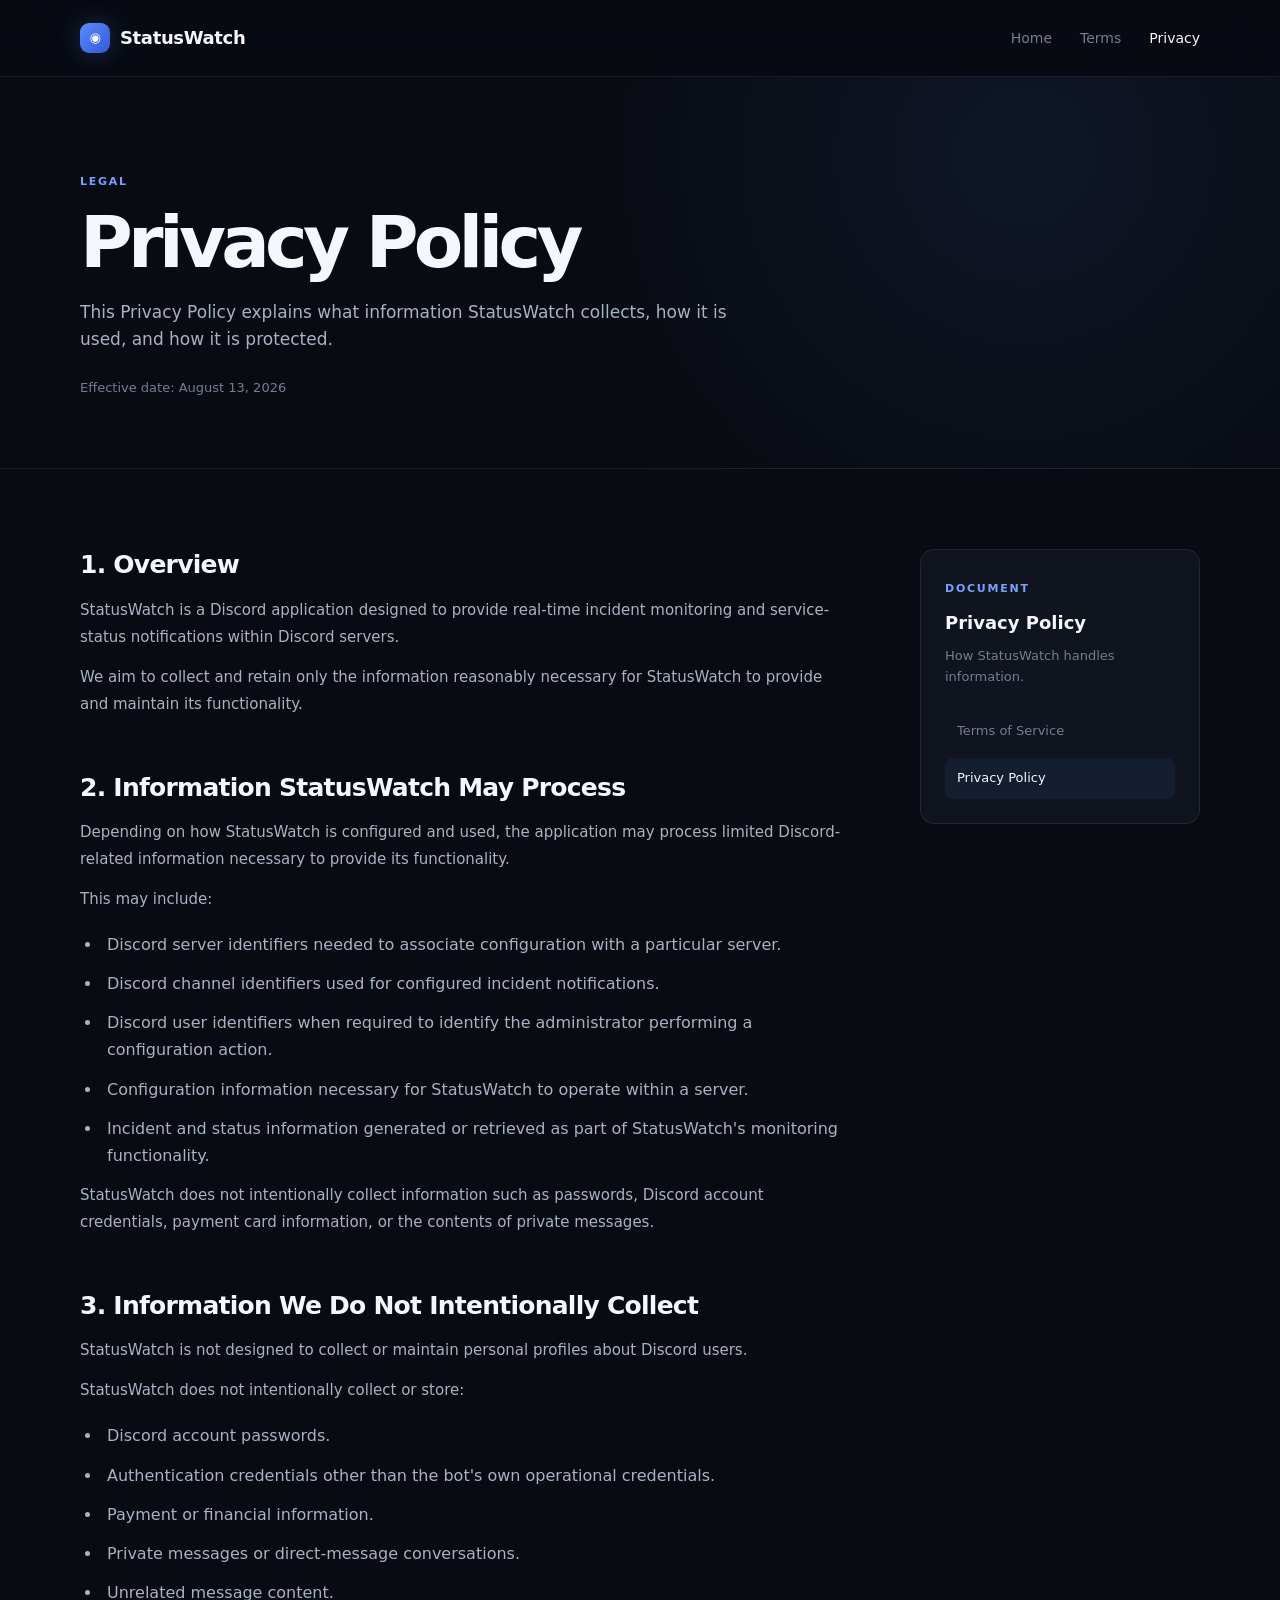
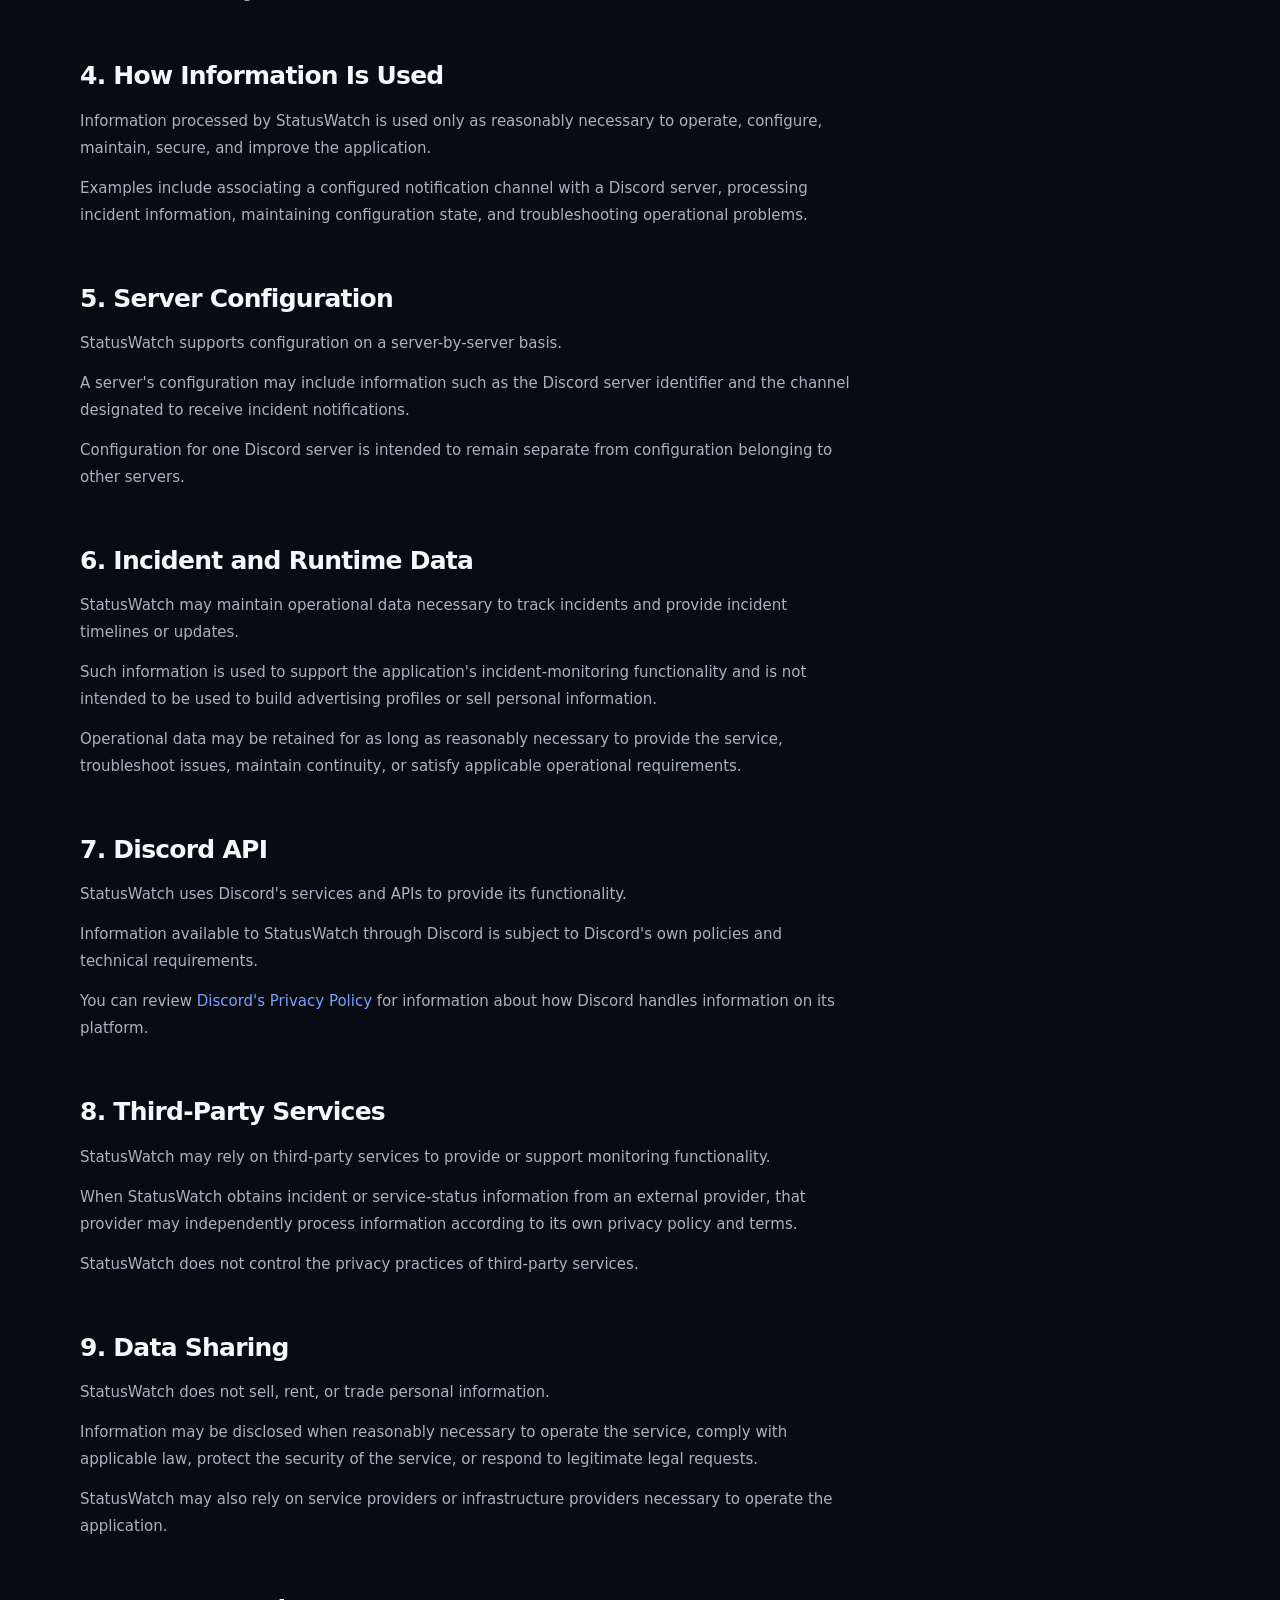
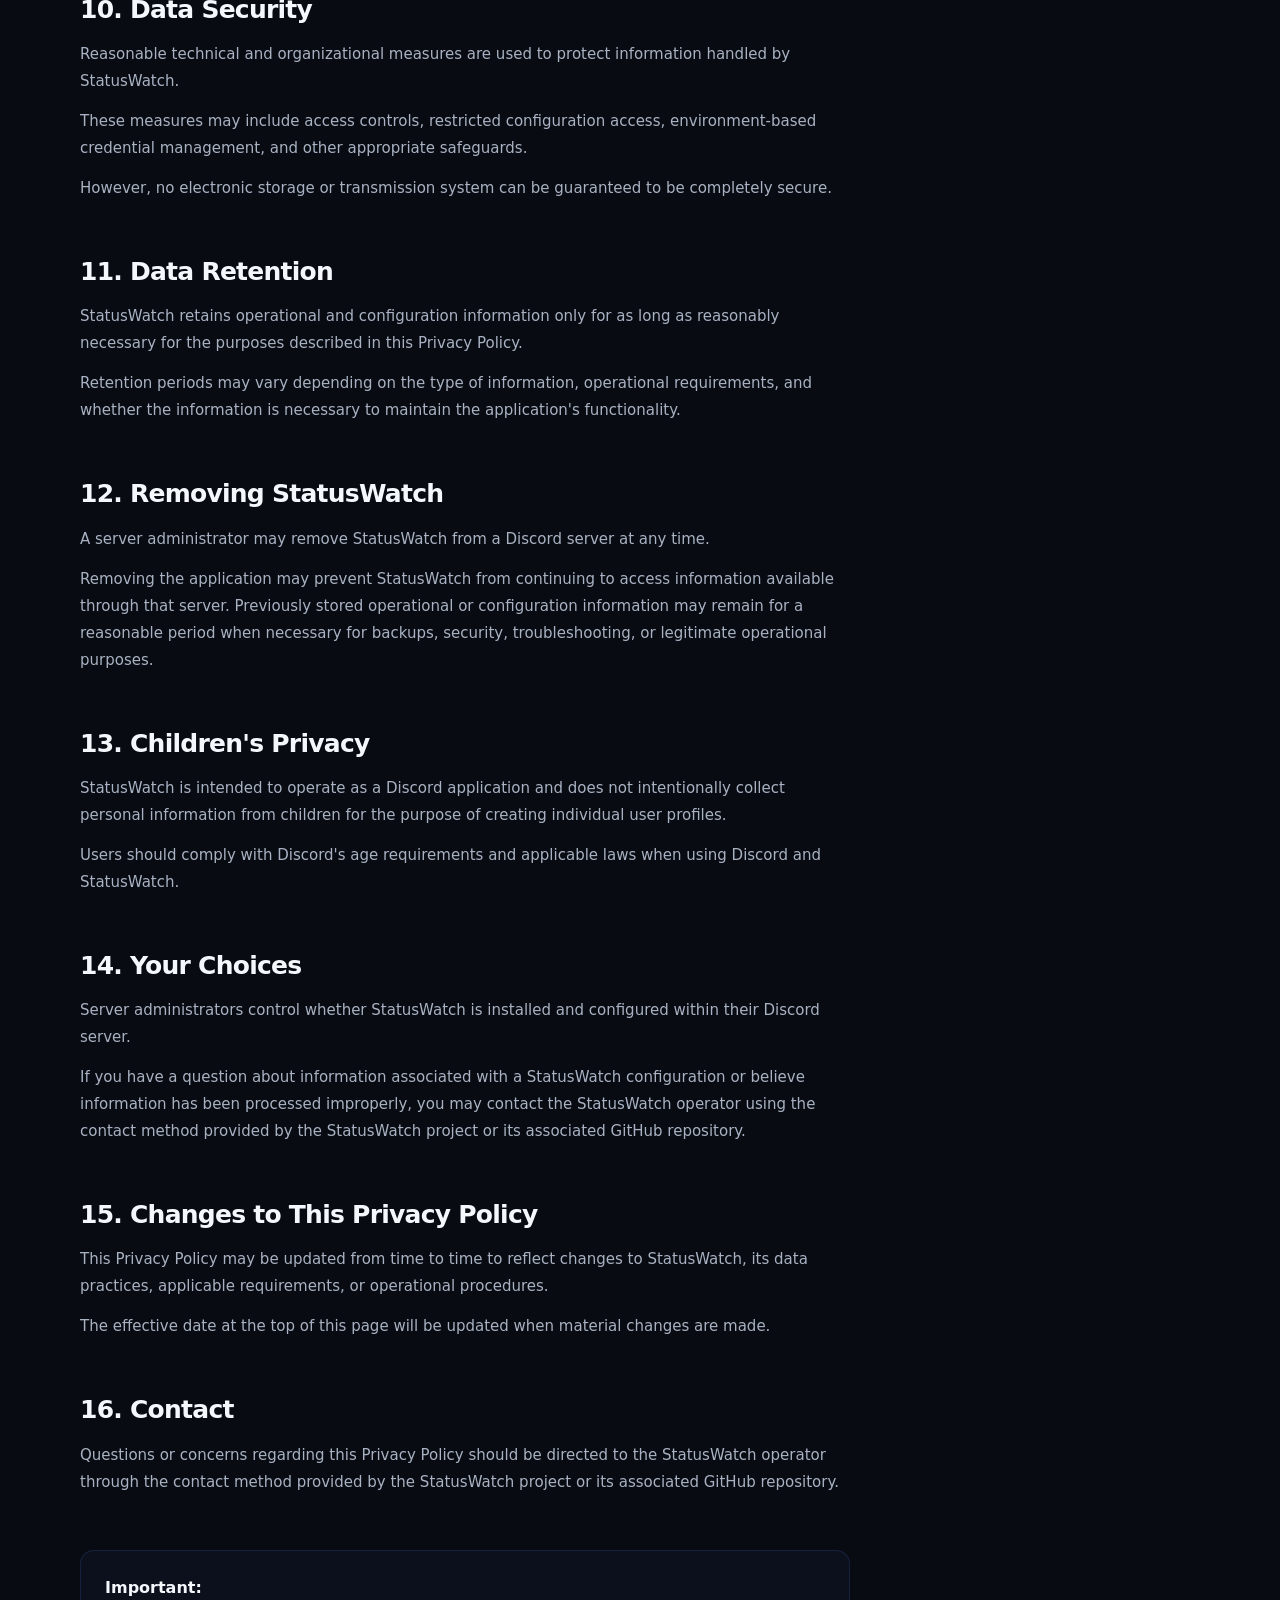
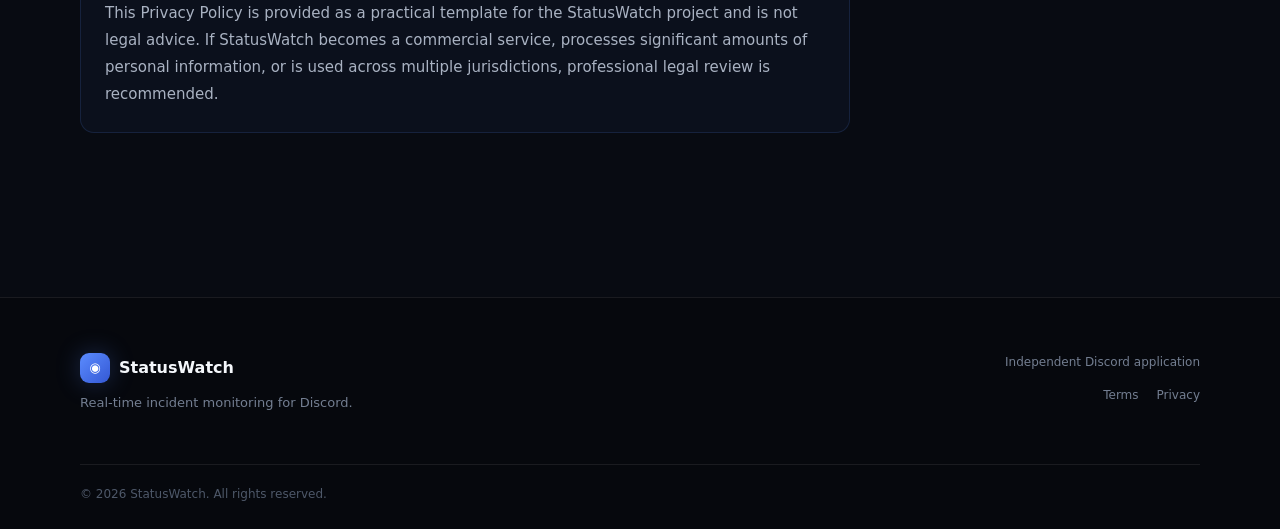
==== docs/privacy.html @ 2be1d98b "Add privacy policy document for StatusWatch This document outlines the privacy policy for StatusWatc" ====
<!DOCTYPE html>
<html lang="en">
<head>
    <meta charset="UTF-8">
    <meta name="viewport" content="width=device-width, initial-scale=1.0">

    <title>Privacy Policy — StatusWatch</title>
    <meta
        name="description"
        content="Privacy Policy for StatusWatch, a real-time incident monitoring application for Discord."
    >

    <link rel="stylesheet" href="style.css">
</head>

<body>

<header class="site-header">
    <div class="container nav-container">
        <a href="index.html" class="brand">
            <span class="brand-icon">◉</span>
            <span>StatusWatch</span>
        </a>

        <nav>
            <a href="index.html">Home</a>
            <a href="terms.html">Terms</a>
            <a href="privacy.html" class="active">Privacy</a>
        </nav>
    </div>
</header>

<main>

    <section class="legal-hero">
        <div class="container">
            <span class="eyebrow">LEGAL</span>

            <h1>Privacy Policy</h1>

            <p>
                This Privacy Policy explains what information StatusWatch
                collects, how it is used, and how it is protected.
            </p>

            <div class="legal-meta">
                Effective date: August 13, 2026
            </div>
        </div>
    </section>


    <section class="legal-content">
        <div class="container legal-layout">

            <article class="legal-document">

                <section>
                    <h2>1. Overview</h2>

                    <p>
                        StatusWatch is a Discord application designed to provide
                        real-time incident monitoring and service-status
                        notifications within Discord servers.
                    </p>

                    <p>
                        We aim to collect and retain only the information
                        reasonably necessary for StatusWatch to provide and
                        maintain its functionality.
                    </p>
                </section>


                <section>
                    <h2>2. Information StatusWatch May Process</h2>

                    <p>
                        Depending on how StatusWatch is configured and used,
                        the application may process limited Discord-related
                        information necessary to provide its functionality.
                    </p>

                    <p>This may include:</p>

                    <ul>
                        <li>
                            Discord server identifiers needed to associate
                            configuration with a particular server.
                        </li>

                        <li>
                            Discord channel identifiers used for configured
                            incident notifications.
                        </li>

                        <li>
                            Discord user identifiers when required to identify
                            the administrator performing a configuration action.
                        </li>

                        <li>
                            Configuration information necessary for StatusWatch
                            to operate within a server.
                        </li>

                        <li>
                            Incident and status information generated or
                            retrieved as part of StatusWatch's monitoring
                            functionality.
                        </li>
                    </ul>

                    <p>
                        StatusWatch does not intentionally collect information
                        such as passwords, Discord account credentials, payment
                        card information, or the contents of private messages.
                    </p>
                </section>


                <section>
                    <h2>3. Information We Do Not Intentionally Collect</h2>

                    <p>
                        StatusWatch is not designed to collect or maintain
                        personal profiles about Discord users.
                    </p>

                    <p>
                        StatusWatch does not intentionally collect or store:
                    </p>

                    <ul>
                        <li>Discord account passwords.</li>
                        <li>Authentication credentials other than the bot's own operational credentials.</li>
                        <li>Payment or financial information.</li>
                        <li>Private messages or direct-message conversations.</li>
                        <li>Unrelated message content.</li>
                    </ul>
                </section>


                <section>
                    <h2>4. How Information Is Used</h2>

                    <p>
                        Information processed by StatusWatch is used only as
                        reasonably necessary to operate, configure, maintain,
                        secure, and improve the application.
                    </p>

                    <p>
                        Examples include associating a configured notification
                        channel with a Discord server, processing incident
                        information, maintaining configuration state, and
                        troubleshooting operational problems.
                    </p>
                </section>


                <section>
                    <h2>5. Server Configuration</h2>

                    <p>
                        StatusWatch supports configuration on a
                        server-by-server basis.
                    </p>

                    <p>
                        A server's configuration may include information such
                        as the Discord server identifier and the channel
                        designated to receive incident notifications.
                    </p>

                    <p>
                        Configuration for one Discord server is intended to
                        remain separate from configuration belonging to other
                        servers.
                    </p>
                </section>


                <section>
                    <h2>6. Incident and Runtime Data</h2>

                    <p>
                        StatusWatch may maintain operational data necessary to
                        track incidents and provide incident timelines or
                        updates.
                    </p>

                    <p>
                        Such information is used to support the application's
                        incident-monitoring functionality and is not intended
                        to be used to build advertising profiles or sell
                        personal information.
                    </p>

                    <p>
                        Operational data may be retained for as long as
                        reasonably necessary to provide the service,
                        troubleshoot issues, maintain continuity, or satisfy
                        applicable operational requirements.
                    </p>
                </section>


                <section>
                    <h2>7. Discord API</h2>

                    <p>
                        StatusWatch uses Discord's services and APIs to provide
                        its functionality.
                    </p>

                    <p>
                        Information available to StatusWatch through Discord is
                        subject to Discord's own policies and technical
                        requirements.
                    </p>

                    <p>
                        You can review
                        <a
                            href="https://discord.com/privacy"
                            target="_blank"
                            rel="noopener noreferrer"
                        >Discord's Privacy Policy</a>
                        for information about how Discord handles information
                        on its platform.
                    </p>
                </section>


                <section>
                    <h2>8. Third-Party Services</h2>

                    <p>
                        StatusWatch may rely on third-party services to provide
                        or support monitoring functionality.
                    </p>

                    <p>
                        When StatusWatch obtains incident or service-status
                        information from an external provider, that provider
                        may independently process information according to its
                        own privacy policy and terms.
                    </p>

                    <p>
                        StatusWatch does not control the privacy practices of
                        third-party services.
                    </p>
                </section>


                <section>
                    <h2>9. Data Sharing</h2>

                    <p>
                        StatusWatch does not sell, rent, or trade personal
                        information.
                    </p>

                    <p>
                        Information may be disclosed when reasonably necessary
                        to operate the service, comply with applicable law,
                        protect the security of the service, or respond to
                        legitimate legal requests.
                    </p>

                    <p>
                        StatusWatch may also rely on service providers or
                        infrastructure providers necessary to operate the
                        application.
                    </p>
                </section>


                <section>
                    <h2>10. Data Security</h2>

                    <p>
                        Reasonable technical and organizational measures are
                        used to protect information handled by StatusWatch.
                    </p>

                    <p>
                        These measures may include access controls, restricted
                        configuration access, environment-based credential
                        management, and other appropriate safeguards.
                    </p>

                    <p>
                        However, no electronic storage or transmission system
                        can be guaranteed to be completely secure.
                    </p>
                </section>


                <section>
                    <h2>11. Data Retention</h2>

                    <p>
                        StatusWatch retains operational and configuration
                        information only for as long as reasonably necessary
                        for the purposes described in this Privacy Policy.
                    </p>

                    <p>
                        Retention periods may vary depending on the type of
                        information, operational requirements, and whether the
                        information is necessary to maintain the application's
                        functionality.
                    </p>
                </section>


                <section>
                    <h2>12. Removing StatusWatch</h2>

                    <p>
                        A server administrator may remove StatusWatch from a
                        Discord server at any time.
                    </p>

                    <p>
                        Removing the application may prevent StatusWatch from
                        continuing to access information available through that
                        server. Previously stored operational or configuration
                        information may remain for a reasonable period when
                        necessary for backups, security, troubleshooting, or
                        legitimate operational purposes.
                    </p>
                </section>


                <section>
                    <h2>13. Children's Privacy</h2>

                    <p>
                        StatusWatch is intended to operate as a Discord
                        application and does not intentionally collect personal
                        information from children for the purpose of creating
                        individual user profiles.
                    </p>

                    <p>
                        Users should comply with Discord's age requirements and
                        applicable laws when using Discord and StatusWatch.
                    </p>
                </section>


                <section>
                    <h2>14. Your Choices</h2>

                    <p>
                        Server administrators control whether StatusWatch is
                        installed and configured within their Discord server.
                    </p>

                    <p>
                        If you have a question about information associated
                        with a StatusWatch configuration or believe information
                        has been processed improperly, you may contact the
                        StatusWatch operator using the contact method provided
                        by the StatusWatch project or its associated GitHub
                        repository.
                    </p>
                </section>


                <section>
                    <h2>15. Changes to This Privacy Policy</h2>

                    <p>
                        This Privacy Policy may be updated from time to time to
                        reflect changes to StatusWatch, its data practices,
                        applicable requirements, or operational procedures.
                    </p>

                    <p>
                        The effective date at the top of this page will be
                        updated when material changes are made.
                    </p>
                </section>


                <section>
                    <h2>16. Contact</h2>

                    <p>
                        Questions or concerns regarding this Privacy Policy
                        should be directed to the StatusWatch operator through
                        the contact method provided by the StatusWatch project
                        or its associated GitHub repository.
                    </p>
                </section>


                <section class="legal-notice">
                    <strong>Important:</strong>

                    <p>
                        This Privacy Policy is provided as a practical template
                        for the StatusWatch project and is not legal advice.
                        If StatusWatch becomes a commercial service, processes
                        significant amounts of personal information, or is used
                        across multiple jurisdictions, professional legal review
                        is recommended.
                    </p>
                </section>

            </article>


            <aside class="legal-sidebar">

                <div class="sidebar-card">
                    <span class="eyebrow">DOCUMENT</span>

                    <h3>Privacy Policy</h3>

                    <p>
                        How StatusWatch handles information.
                    </p>

                    <div class="sidebar-links">
                        <a href="terms.html">
                            Terms of Service
                        </a>

                        <a href="privacy.html" class="current">
                            Privacy Policy
                        </a>
                    </div>
                </div>

            </aside>

        </div>
    </section>

</main>


<footer class="site-footer">
    <div class="container footer-content">

        <div>
            <div class="footer-brand">
                <span class="brand-icon">◉</span>
                StatusWatch
            </div>

            <p>
                Real-time incident monitoring for Discord.
            </p>
        </div>

        <div class="footer-right">
            <span>Independent Discord application</span>

            <div class="footer-links">
                <a href="terms.html">Terms</a>
                <a href="privacy.html">Privacy</a>
            </div>
        </div>

    </div>

    <div class="container copyright">
        © 2026 StatusWatch. All rights reserved.
    </div>
</footer>

</body>
</html>
---- docs/style.css ----
:root {
    --background: #080b12;
    --background-soft: #0d111a;
    --surface: rgba(18, 23, 34, 0.82);
    --surface-hover: rgba(24, 30, 44, 0.92);
    --border: rgba(255, 255, 255, 0.08);
    --text: #f4f7fb;
    --text-soft: #a9b2c2;
    --text-muted: #737e91;
    --accent: #5b8cff;
    --accent-bright: #78a1ff;
    --accent-glow: rgba(91, 140, 255, 0.25);
    --success: #4ade80;
    --max-width: 1120px;
}

* {
    box-sizing: border-box;
    margin: 0;
    padding: 0;
}

html {
    scroll-behavior: smooth;
}

body {
    background: var(--background);
    color: var(--text);
    font-family:
        Inter,
        ui-sans-serif,
        system-ui,
        -apple-system,
        BlinkMacSystemFont,
        "Segoe UI",
        sans-serif;
    line-height: 1.6;
    min-height: 100vh;
}

a {
    color: inherit;
    text-decoration: none;
}

.container {
    width: min(var(--max-width), calc(100% - 40px));
    margin: 0 auto;
}

/* Navigation */

.site-header {
    position: relative;
    z-index: 10;
    border-bottom: 1px solid var(--border);
    background: rgba(8, 11, 18, 0.78);
    backdrop-filter: blur(18px);
}

.nav-container {
    min-height: 76px;
    display: flex;
    align-items: center;
    justify-content: space-between;
}

.brand {
    display: flex;
    align-items: center;
    gap: 10px;
    font-size: 18px;
    font-weight: 700;
    letter-spacing: -0.02em;
}

.brand-icon {
    width: 30px;
    height: 30px;
    display: inline-flex;
    align-items: center;
    justify-content: center;
    border-radius: 9px;
    color: white;
    background: linear-gradient(135deg, var(--accent), #3458d4);
    box-shadow: 0 0 24px var(--accent-glow);
    font-size: 13px;
}

nav {
    display: flex;
    gap: 28px;
}

nav a {
    color: var(--text-muted);
    font-size: 14px;
    transition: color 0.2s ease;
}

nav a:hover,
nav a.active {
    color: var(--text);
}

/* Hero */

.hero {
    position: relative;
    overflow: hidden;
    min-height: 620px;
    display: flex;
    align-items: center;
    border-bottom: 1px solid var(--border);
}

.hero-grid {
    position: absolute;
    inset: 0;
    background-image:
        linear-gradient(
            rgba(255, 255, 255, 0.025) 1px,
            transparent 1px
        ),
        linear-gradient(
            90deg,
            rgba(255, 255, 255, 0.025) 1px,
            transparent 1px
        );
    background-size: 60px 60px;
    mask-image: linear-gradient(to bottom, black, transparent);
}

.hero::before {
    content: "";
    position: absolute;
    width: 700px;
    height: 700px;
    top: -350px;
    right: -250px;
    border-radius: 50%;
    background: radial-gradient(
        circle,
        rgba(91, 140, 255, 0.17),
        transparent 65%
    );
}

.hero-content {
    position: relative;
    z-index: 1;
    padding: 100px 0;
}

.status-pill {
    display: inline-flex;
    align-items: center;
    gap: 9px;
    padding: 7px 13px;
    border: 1px solid rgba(74, 222, 128, 0.18);
    border-radius: 999px;
    background: rgba(74, 222, 128, 0.06);
    color: #b6f4c9;
    font-size: 13px;
    font-weight: 500;
}

.status-dot {
    width: 7px;
    height: 7px;
    border-radius: 50%;
    background: var(--success);
    box-shadow: 0 0 12px rgba(74, 222, 128, 0.8);
}

h1 {
    max-width: 820px;
    margin-top: 28px;
    font-size: clamp(52px, 8vw, 92px);
    line-height: 0.98;
    letter-spacing: -0.065em;
    font-weight: 750;
}

h1 span {
    color: var(--accent-bright);
}

.hero-description {
    max-width: 650px;
    margin-top: 30px;
    color: var(--text-soft);
    font-size: 18px;
    line-height: 1.7;
}

.hero-buttons {
    display: flex;
    gap: 12px;
    margin-top: 36px;
}

.button {
    display: inline-flex;
    align-items: center;
    gap: 12px;
    padding: 13px 18px;
    border-radius: 10px;
    font-size: 14px;
    font-weight: 600;
    transition:
        transform 0.2s ease,
        background 0.2s ease,
        border-color 0.2s ease;
}

.button:hover {
    transform: translateY(-2px);
}

.button.primary {
    color: white;
    background: linear-gradient(135deg, var(--accent), #456ee8);
    box-shadow: 0 10px 30px rgba(91, 140, 255, 0.18);
}

.button.secondary {
    border: 1px solid var(--border);
    background: rgba(255, 255, 255, 0.025);
    color: var(--text-soft);
}

.button.secondary:hover {
    background: rgba(255, 255, 255, 0.06);
    border-color: rgba(255, 255, 255, 0.14);
}

/* Features */

.features {
    padding: 110px 0;
}

.section-heading {
    max-width: 650px;
}

.eyebrow {
    color: var(--accent-bright);
    font-size: 11px;
    font-weight: 700;
    letter-spacing: 0.16em;
}

.section-heading h2 {
    margin-top: 12px;
    font-size: clamp(30px, 4vw, 44px);
    line-height: 1.1;
    letter-spacing: -0.04em;
}

.section-heading p {
    margin-top: 18px;
    color: var(--text-soft);
}

.feature-grid {
    display: grid;
    grid-template-columns: repeat(3, 1fr);
    gap: 16px;
    margin-top: 55px;
}

.feature-card {
    padding: 28px;
    border: 1px solid var(--border);
    border-radius: 16px;
    background: linear-gradient(
        145deg,
        rgba(255, 255, 255, 0.035),
        rgba(255, 255, 255, 0.015)
    );
    transition:
        transform 0.25s ease,
        background 0.25s ease,
        border-color 0.25s ease;
}

.feature-card:hover {
    transform: translateY(-5px);
    background: var(--surface-hover);
    border-color: rgba(91, 140, 255, 0.22);
}

.feature-icon {
    width: 42px;
    height: 42px;
    display: flex;
    align-items: center;
    justify-content: center;
    margin-bottom: 22px;
    border-radius: 11px;
    color: var(--accent-bright);
    background: rgba(91, 140, 255, 0.1);
    border: 1px solid rgba(91, 140, 255, 0.12);
}

.feature-card h3 {
    font-size: 18px;
    letter-spacing: -0.02em;
}

.feature-card p {
    margin-top: 10px;
    color: var(--text-muted);
    font-size: 14px;
}

/* Legal */

.legal-section {
    padding: 0 0 110px;
}

.legal-card {
    display: grid;
    grid-template-columns: 1.2fr 0.8fr;
    gap: 50px;
    padding: 42px;
    border: 1px solid rgba(91, 140, 255, 0.15);
    border-radius: 20px;
    background:
        radial-gradient(
            circle at top right,
            rgba(91, 140, 255, 0.1),
            transparent 45%
        ),
        var(--surface);
}

.legal-card h2 {
    margin-top: 10px;
    font-size: 30px;
    letter-spacing: -0.04em;
}

.legal-card p {
    max-width: 560px;
    margin-top: 12px;
    color: var(--text-soft);
}

.legal-links {
    display: flex;
    flex-direction: column;
    gap: 10px;
    justify-content: center;
}

.legal-links a {
    display: flex;
    justify-content: space-between;
    padding: 15px 17px;
    border: 1px solid var(--border);
    border-radius: 10px;
    color: var(--text-soft);
    background: rgba(255, 255, 255, 0.025);
    font-size: 14px;
    transition:
        background 0.2s ease,
        color 0.2s ease;
}

.legal-links a:hover {
    background: rgba(255, 255, 255, 0.06);
    color: var(--text);
}

/* Footer */

.site-footer {
    border-top: 1px solid var(--border);
    background: #06080d;
    padding: 55px 0 25px;
}

.footer-content {
    display: flex;
    justify-content: space-between;
    gap: 30px;
}

.footer-brand {
    display: flex;
    align-items: center;
    gap: 9px;
    font-weight: 700;
}

.footer-content p {
    margin-top: 10px;
    color: var(--text-muted);
    font-size: 13px;
}

.footer-right {
    display: flex;
    flex-direction: column;
    align-items: flex-end;
    gap: 14px;
    color: var(--text-muted);
    font-size: 12px;
}

.footer-links {
    display: flex;
    gap: 18px;
}

.footer-links a:hover {
    color: var(--text);
}

.copyright {
    margin-top: 50px;
    padding-top: 20px;
    border-top: 1px solid var(--border);
    color: #4e5869;
    font-size: 12px;
}

/* Mobile */

@media (max-width: 760px) {
    .nav-container {
        min-height: 68px;
    }

    nav {
        gap: 15px;
    }

    nav a {
        font-size: 13px;
    }

    .hero {
        min-height: 560px;
    }

    .hero-content {
        padding: 80px 0;
    }

    h1 {
        font-size: clamp(48px, 15vw, 70px);
    }

    .hero-description {
        font-size: 16px;
    }

    .hero-buttons {
        flex-direction: column;
        align-items: flex-start;
    }

    .feature-grid {
        grid-template-columns: 1fr;
        margin-top: 40px;
    }

    .legal-card {
        grid-template-columns: 1fr;
        padding: 28px;
        gap: 30px;
    }

    .footer-content {
        flex-direction: column;
    }

    .footer-right {
        align-items: flex-start;
    }
}

@media (prefers-reduced-motion: reduce) {
    html {
        scroll-behavior: auto;
    }

    *,
    *::before,
    *::after {
        transition: none !important;
        animation: none !important;
    }
}

/* Legal pages */

.legal-hero {
    padding: 90px 0 70px;
    border-bottom: 1px solid var(--border);
    background:
        radial-gradient(
            circle at 80% 20%,
            rgba(91, 140, 255, 0.09),
            transparent 40%
        );
}

.legal-hero h1 {
    max-width: 900px;
    margin-top: 14px;
    font-size: clamp(44px, 7vw, 72px);
}

.legal-hero > .container > p {
    max-width: 650px;
    margin-top: 22px;
    color: var(--text-soft);
    font-size: 17px;
}

.legal-meta {
    margin-top: 24px;
    color: var(--text-muted);
    font-size: 13px;
}

.legal-content {
    padding: 80px 0 110px;
}

.legal-layout {
    display: grid;
    grid-template-columns: minmax(0, 1fr) 280px;
    gap: 70px;
    align-items: start;
}

.legal-document {
    max-width: 780px;
}

.legal-document section {
    margin-bottom: 54px;
}

.legal-document h2 {
    margin-bottom: 16px;
    font-size: 25px;
    line-height: 1.25;
    letter-spacing: -0.03em;
}

.legal-document p {
    margin-top: 13px;
    color: var(--text-soft);
    font-size: 15px;
    line-height: 1.8;
}

.legal-document p:first-of-type {
    margin-top: 0;
}

.legal-document a {
    color: var(--accent-bright);
}

.legal-document a:hover {
    text-decoration: underline;
}

.legal-document ul {
    margin: 18px 0 0 22px;
    color: var(--text-soft);
}

.legal-document li {
    margin-bottom: 12px;
    padding-left: 5px;
    line-height: 1.7;
}

.legal-notice {
    padding: 24px;
    border: 1px solid rgba(91, 140, 255, 0.15);
    border-radius: 14px;
    background: rgba(91, 140, 255, 0.045);
}

.legal-notice strong {
    color: var(--text);
}

.legal-notice p {
    margin-top: 8px;
}

.legal-sidebar {
    position: sticky;
    top: 100px;
}

.sidebar-card {
    padding: 24px;
    border: 1px solid var(--border);
    border-radius: 14px;
    background: var(--surface);
}

.sidebar-card h3 {
    margin-top: 9px;
    font-size: 18px;
}

.sidebar-card > p {
    margin-top: 8px;
    color: var(--text-muted);
    font-size: 13px;
}

.sidebar-links {
    display: flex;
    flex-direction: column;
    gap: 6px;
    margin-top: 24px;
}

.sidebar-links a {
    padding: 10px 12px;
    border-radius: 8px;
    color: var(--text-muted);
    font-size: 13px;
}

.sidebar-links a:hover,
.sidebar-links a.current {
    background: rgba(91, 140, 255, 0.08);
    color: var(--text);
}

@media (max-width: 800px) {
    .legal-hero {
        padding: 70px 0 55px;
    }

    .legal-content {
        padding: 60px 0 80px;
    }

    .legal-layout {
        grid-template-columns: 1fr;
        gap: 40px;
    }

    .legal-sidebar {
        position: static;
        order: -1;
    }

    .sidebar-card {
        max-width: 100%;
    }
}
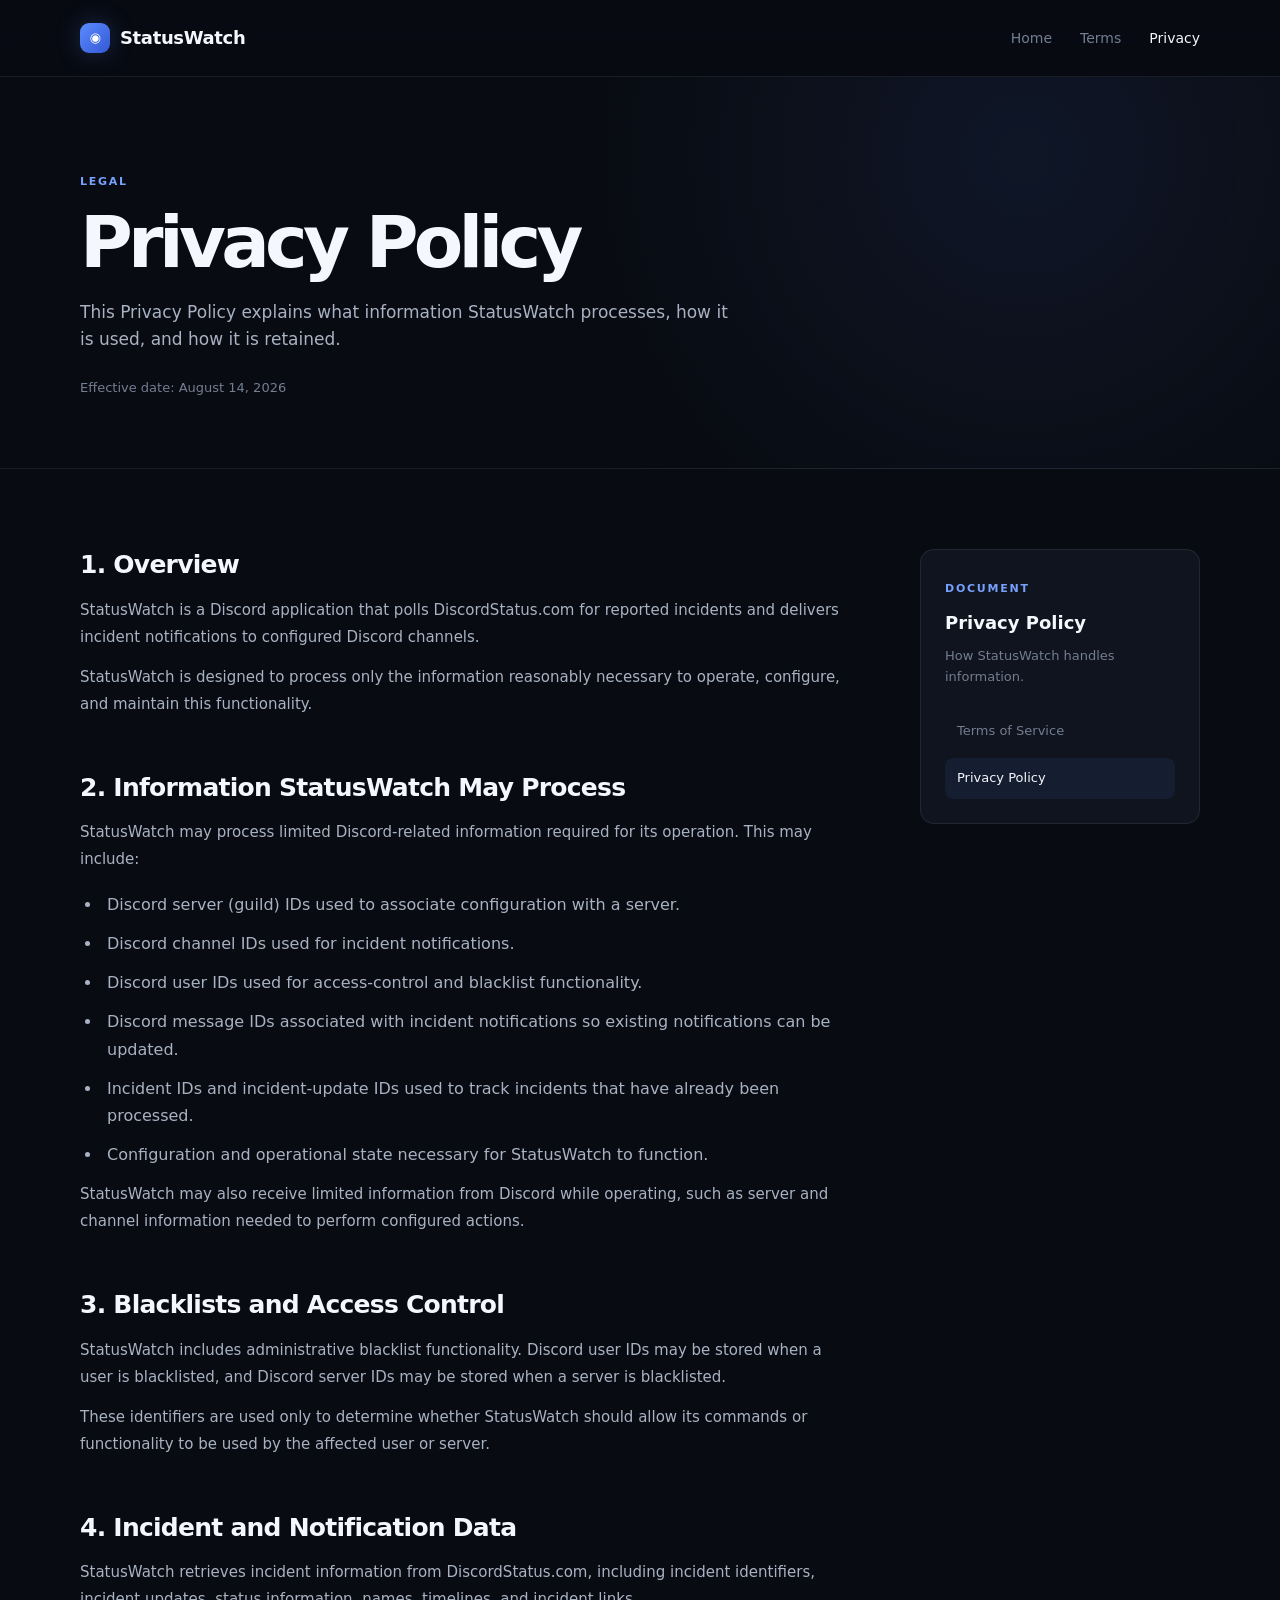
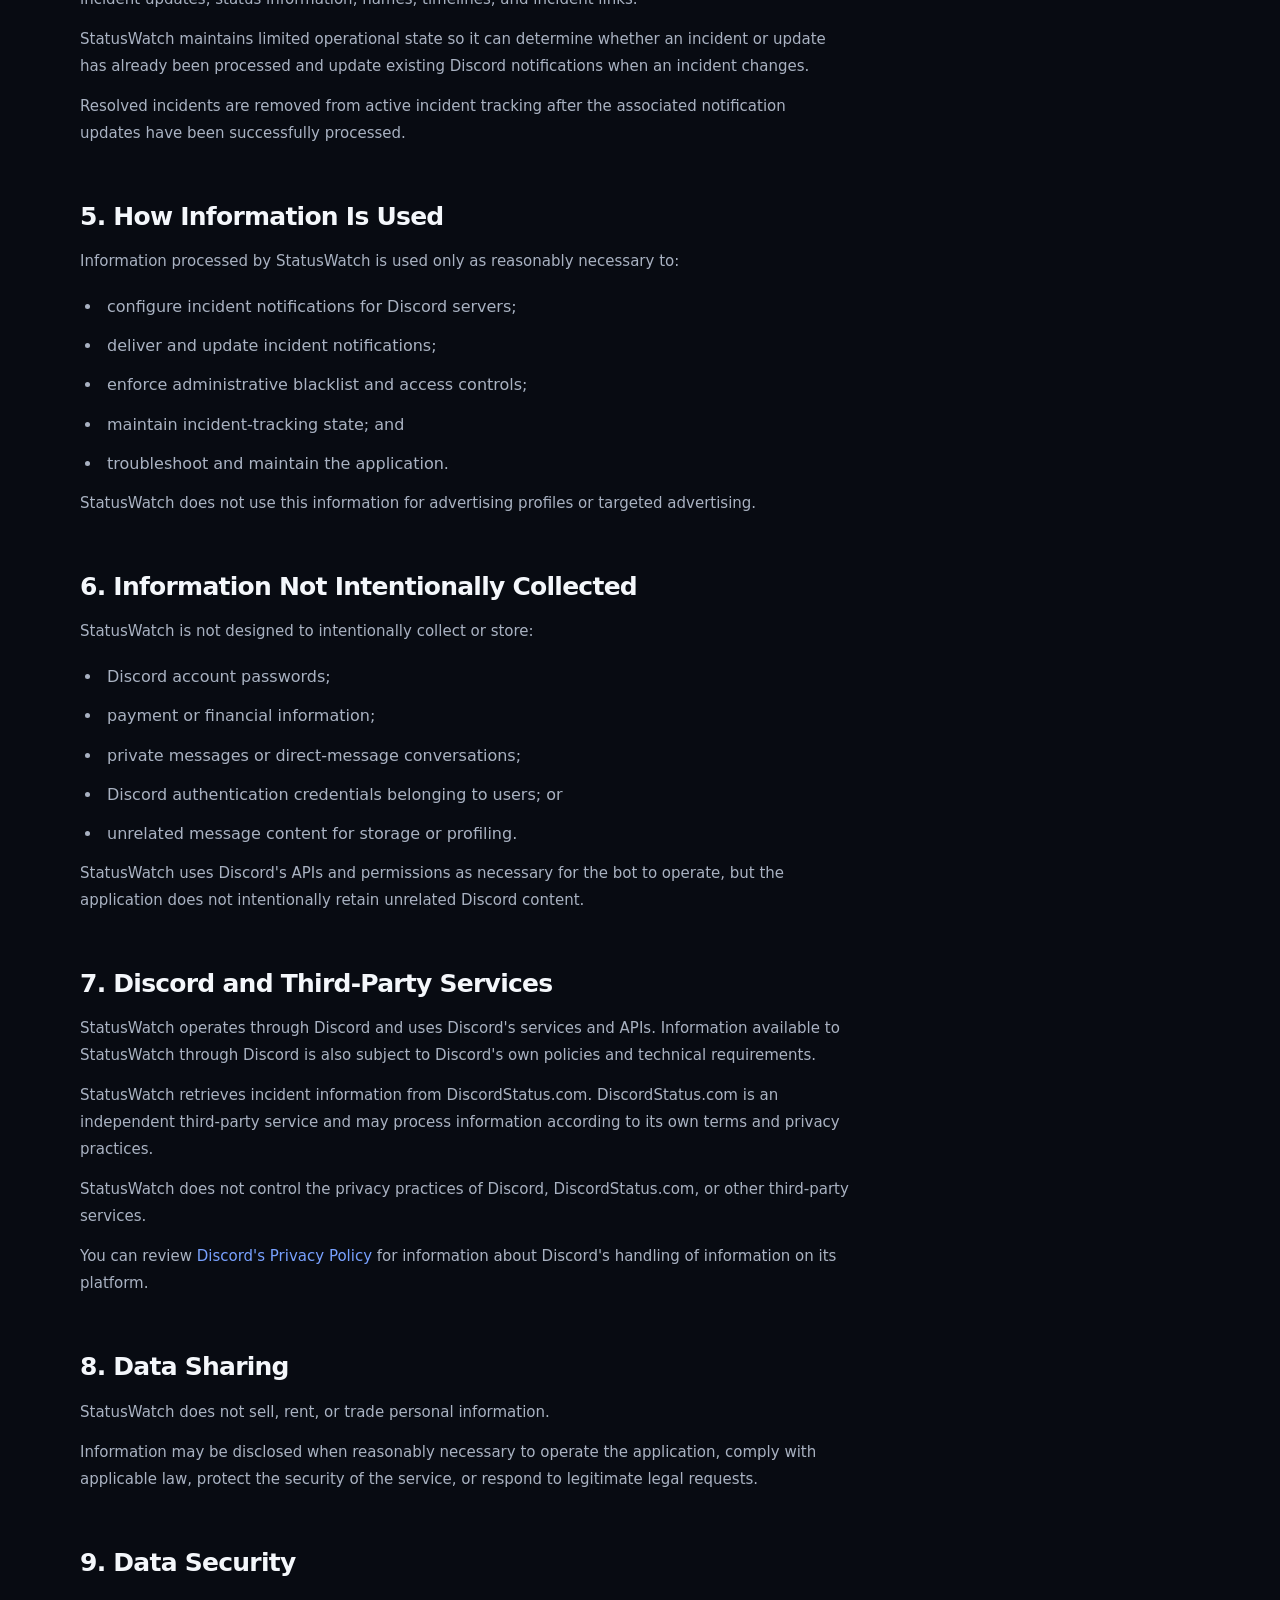
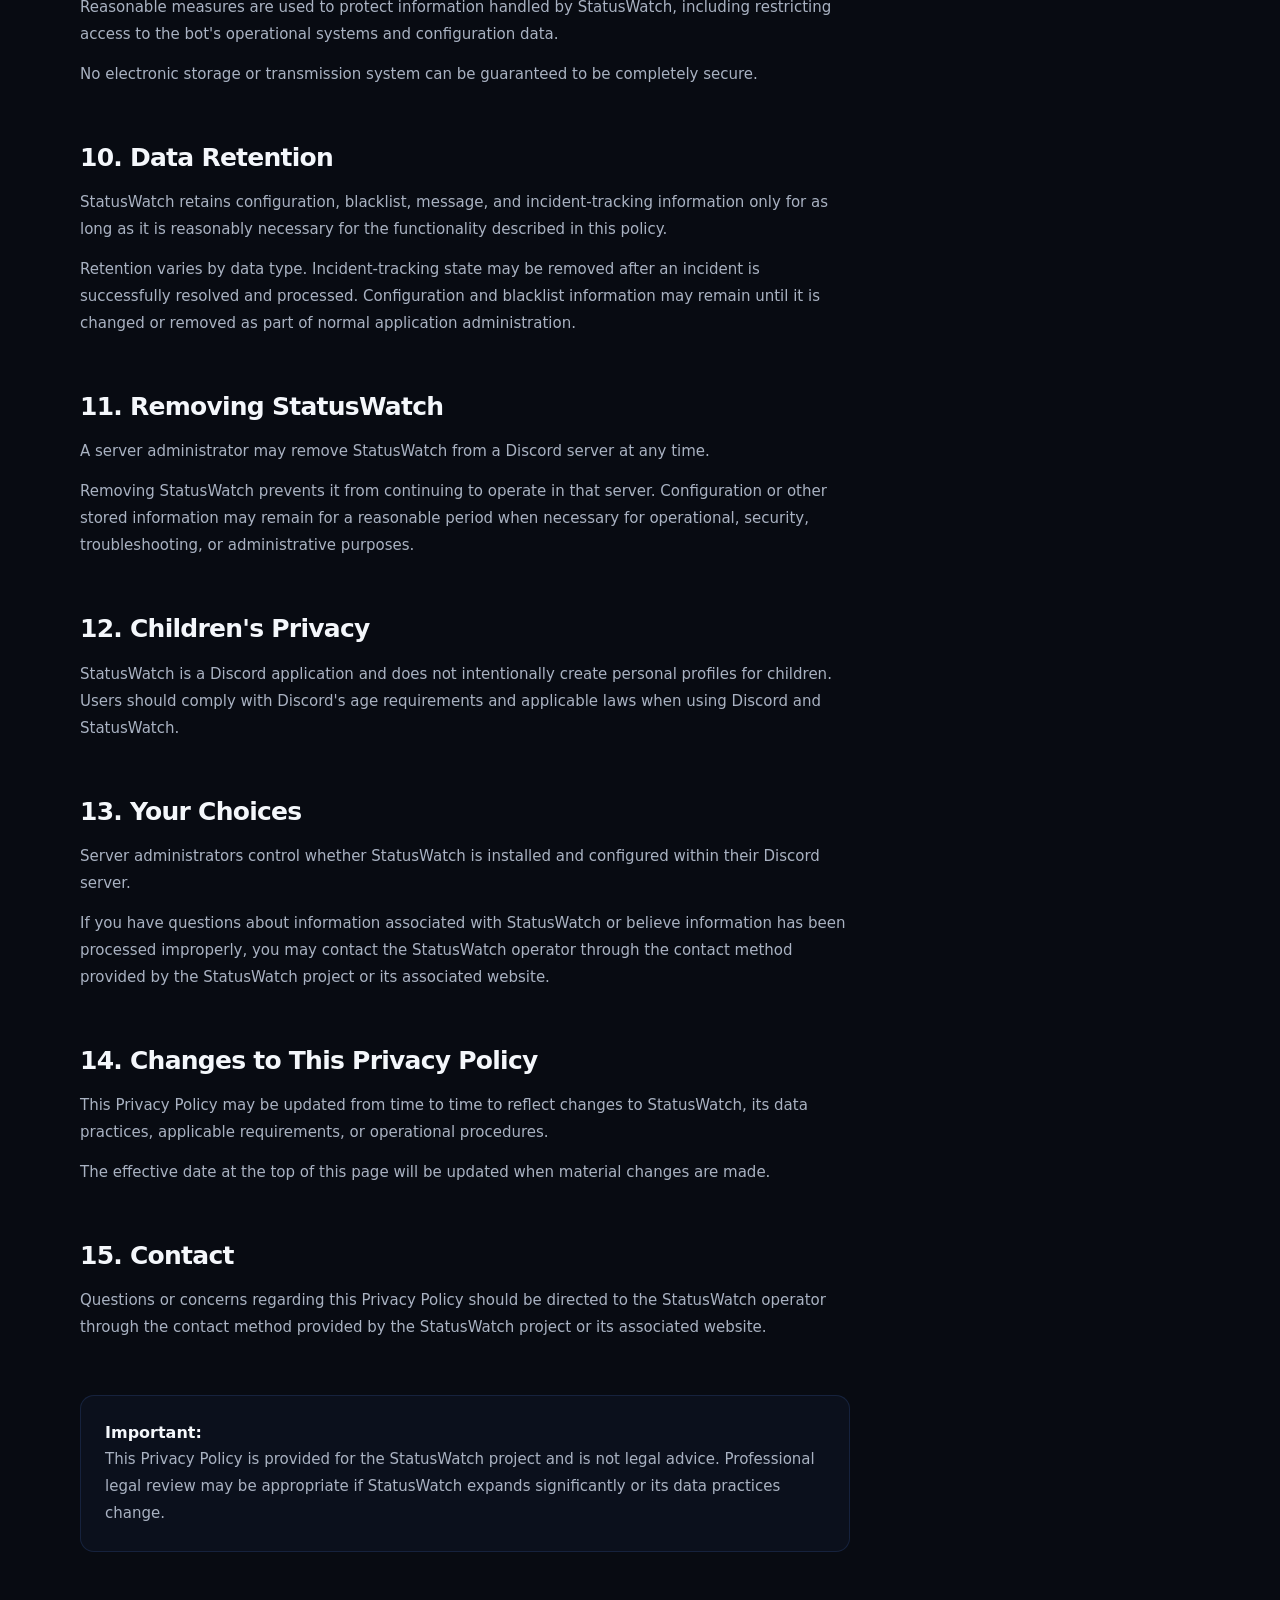
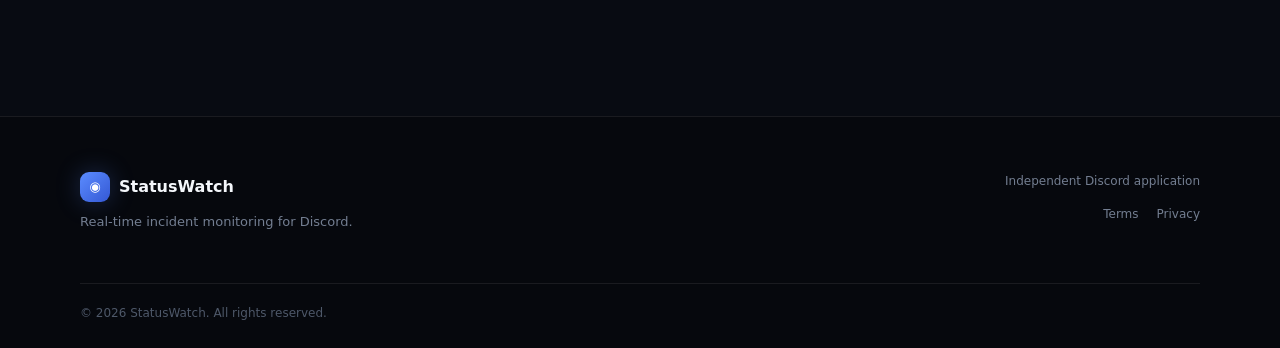
==== commit 2e6ac7aa: "Revise Privacy Policy for clarity and updates Updated the Privacy Policy to clarify information proc" ====
--- a/docs/privacy.html
+++ b/docs/privacy.html
@@ -40,11 +40,11 @@
 
             <p>
                 This Privacy Policy explains what information StatusWatch
-                collects, how it is used, and how it is protected.
+                processes, how it is used, and how it is retained.
             </p>
 
             <div class="legal-meta">
-                Effective date: August 13, 2026
+                Effective date: August 14, 2026
             </div>
         </div>
     </section>
@@ -59,15 +59,15 @@
                     <h2>1. Overview</h2>
 
                     <p>
-                        StatusWatch is a Discord application designed to provide
-                        real-time incident monitoring and service-status
-                        notifications within Discord servers.
-                    </p>
-
-                    <p>
-                        We aim to collect and retain only the information
-                        reasonably necessary for StatusWatch to provide and
-                        maintain its functionality.
+                        StatusWatch is a Discord application that polls
+                        DiscordStatus.com for reported incidents and delivers
+                        incident notifications to configured Discord channels.
+                    </p>
+
+                    <p>
+                        StatusWatch is designed to process only the information
+                        reasonably necessary to operate, configure, and maintain
+                        this functionality.
                     </p>
                 </section>
 
@@ -76,148 +76,160 @@
                     <h2>2. Information StatusWatch May Process</h2>
 
                     <p>
-                        Depending on how StatusWatch is configured and used,
-                        the application may process limited Discord-related
-                        information necessary to provide its functionality.
-                    </p>
-
-                    <p>This may include:</p>
+                        StatusWatch may process limited Discord-related
+                        information required for its operation. This may include:
+                    </p>
 
                     <ul>
                         <li>
-                            Discord server identifiers needed to associate
-                            configuration with a particular server.
-                        </li>
-
-                        <li>
-                            Discord channel identifiers used for configured
-                            incident notifications.
-                        </li>
-
-                        <li>
-                            Discord user identifiers when required to identify
-                            the administrator performing a configuration action.
-                        </li>
-
-                        <li>
-                            Configuration information necessary for StatusWatch
-                            to operate within a server.
-                        </li>
-
-                        <li>
-                            Incident and status information generated or
-                            retrieved as part of StatusWatch's monitoring
-                            functionality.
+                            Discord server (guild) IDs used to associate
+                            configuration with a server.
+                        </li>
+
+                        <li>
+                            Discord channel IDs used for incident notifications.
+                        </li>
+
+                        <li>
+                            Discord user IDs used for access-control and
+                            blacklist functionality.
+                        </li>
+
+                        <li>
+                            Discord message IDs associated with incident
+                            notifications so existing notifications can be
+                            updated.
+                        </li>
+
+                        <li>
+                            Incident IDs and incident-update IDs used to track
+                            incidents that have already been processed.
+                        </li>
+
+                        <li>
+                            Configuration and operational state necessary for
+                            StatusWatch to function.
                         </li>
                     </ul>
 
                     <p>
-                        StatusWatch does not intentionally collect information
-                        such as passwords, Discord account credentials, payment
-                        card information, or the contents of private messages.
-                    </p>
-                </section>
-
-
-                <section>
-                    <h2>3. Information We Do Not Intentionally Collect</h2>
-
-                    <p>
-                        StatusWatch is not designed to collect or maintain
-                        personal profiles about Discord users.
-                    </p>
-
-                    <p>
-                        StatusWatch does not intentionally collect or store:
+                        StatusWatch may also receive limited information from
+                        Discord while operating, such as server and channel
+                        information needed to perform configured actions.
+                    </p>
+                </section>
+
+
+                <section>
+                    <h2>3. Blacklists and Access Control</h2>
+
+                    <p>
+                        StatusWatch includes administrative blacklist
+                        functionality. Discord user IDs may be stored when a
+                        user is blacklisted, and Discord server IDs may be stored
+                        when a server is blacklisted.
+                    </p>
+
+                    <p>
+                        These identifiers are used only to determine whether
+                        StatusWatch should allow its commands or functionality
+                        to be used by the affected user or server.
+                    </p>
+                </section>
+
+
+                <section>
+                    <h2>4. Incident and Notification Data</h2>
+
+                    <p>
+                        StatusWatch retrieves incident information from
+                        DiscordStatus.com, including incident identifiers,
+                        incident updates, status information, names, timelines,
+                        and incident links.
+                    </p>
+
+                    <p>
+                        StatusWatch maintains limited operational state so it can
+                        determine whether an incident or update has already been
+                        processed and update existing Discord notifications when
+                        an incident changes.
+                    </p>
+
+                    <p>
+                        Resolved incidents are removed from active incident
+                        tracking after the associated notification updates have
+                        been successfully processed.
+                    </p>
+                </section>
+
+
+                <section>
+                    <h2>5. How Information Is Used</h2>
+
+                    <p>
+                        Information processed by StatusWatch is used only as
+                        reasonably necessary to:
                     </p>
 
                     <ul>
-                        <li>Discord account passwords.</li>
-                        <li>Authentication credentials other than the bot's own operational credentials.</li>
-                        <li>Payment or financial information.</li>
-                        <li>Private messages or direct-message conversations.</li>
-                        <li>Unrelated message content.</li>
+                        <li>configure incident notifications for Discord servers;</li>
+                        <li>deliver and update incident notifications;</li>
+                        <li>enforce administrative blacklist and access controls;</li>
+                        <li>maintain incident-tracking state; and</li>
+                        <li>troubleshoot and maintain the application.</li>
                     </ul>
-                </section>
-
-
-                <section>
-                    <h2>4. How Information Is Used</h2>
-
-                    <p>
-                        Information processed by StatusWatch is used only as
-                        reasonably necessary to operate, configure, maintain,
-                        secure, and improve the application.
-                    </p>
-
-                    <p>
-                        Examples include associating a configured notification
-                        channel with a Discord server, processing incident
-                        information, maintaining configuration state, and
-                        troubleshooting operational problems.
-                    </p>
-                </section>
-
-
-                <section>
-                    <h2>5. Server Configuration</h2>
-
-                    <p>
-                        StatusWatch supports configuration on a
-                        server-by-server basis.
-                    </p>
-
-                    <p>
-                        A server's configuration may include information such
-                        as the Discord server identifier and the channel
-                        designated to receive incident notifications.
-                    </p>
-
-                    <p>
-                        Configuration for one Discord server is intended to
-                        remain separate from configuration belonging to other
-                        servers.
-                    </p>
-                </section>
-
-
-                <section>
-                    <h2>6. Incident and Runtime Data</h2>
-
-                    <p>
-                        StatusWatch may maintain operational data necessary to
-                        track incidents and provide incident timelines or
-                        updates.
-                    </p>
-
-                    <p>
-                        Such information is used to support the application's
-                        incident-monitoring functionality and is not intended
-                        to be used to build advertising profiles or sell
-                        personal information.
-                    </p>
-
-                    <p>
-                        Operational data may be retained for as long as
-                        reasonably necessary to provide the service,
-                        troubleshoot issues, maintain continuity, or satisfy
-                        applicable operational requirements.
-                    </p>
-                </section>
-
-
-                <section>
-                    <h2>7. Discord API</h2>
-
-                    <p>
-                        StatusWatch uses Discord's services and APIs to provide
-                        its functionality.
-                    </p>
-
-                    <p>
-                        Information available to StatusWatch through Discord is
-                        subject to Discord's own policies and technical
-                        requirements.
+
+                    <p>
+                        StatusWatch does not use this information for advertising
+                        profiles or targeted advertising.
+                    </p>
+                </section>
+
+
+                <section>
+                    <h2>6. Information Not Intentionally Collected</h2>
+
+                    <p>
+                        StatusWatch is not designed to intentionally collect or
+                        store:
+                    </p>
+
+                    <ul>
+                        <li>Discord account passwords;</li>
+                        <li>payment or financial information;</li>
+                        <li>private messages or direct-message conversations;</li>
+                        <li>Discord authentication credentials belonging to users; or</li>
+                        <li>unrelated message content for storage or profiling.</li>
+                    </ul>
+
+                    <p>
+                        StatusWatch uses Discord's APIs and permissions as
+                        necessary for the bot to operate, but the application does
+                        not intentionally retain unrelated Discord content.
+                    </p>
+                </section>
+
+
+                <section>
+                    <h2>7. Discord and Third-Party Services</h2>
+
+                    <p>
+                        StatusWatch operates through Discord and uses Discord's
+                        services and APIs. Information available to StatusWatch
+                        through Discord is also subject to Discord's own policies
+                        and technical requirements.
+                    </p>
+
+                    <p>
+                        StatusWatch retrieves incident information from
+                        DiscordStatus.com. DiscordStatus.com is an independent
+                        third-party service and may process information according
+                        to its own terms and privacy practices.
+                    </p>
+
+                    <p>
+                        StatusWatch does not control the privacy practices of
+                        Discord, DiscordStatus.com, or other third-party services.
                     </p>
 
                     <p>
@@ -227,36 +239,14 @@
                             target="_blank"
                             rel="noopener noreferrer"
                         >Discord's Privacy Policy</a>
-                        for information about how Discord handles information
+                        for information about Discord's handling of information
                         on its platform.
                     </p>
                 </section>
 
 
                 <section>
-                    <h2>8. Third-Party Services</h2>
-
-                    <p>
-                        StatusWatch may rely on third-party services to provide
-                        or support monitoring functionality.
-                    </p>
-
-                    <p>
-                        When StatusWatch obtains incident or service-status
-                        information from an external provider, that provider
-                        may independently process information according to its
-                        own privacy policy and terms.
-                    </p>
-
-                    <p>
-                        StatusWatch does not control the privacy practices of
-                        third-party services.
-                    </p>
-                </section>
-
-
-                <section>
-                    <h2>9. Data Sharing</h2>
+                    <h2>8. Data Sharing</h2>
 
                     <p>
                         StatusWatch does not sell, rent, or trade personal
@@ -264,61 +254,52 @@
                     </p>
 
                     <p>
-                        Information may be disclosed when reasonably necessary
-                        to operate the service, comply with applicable law,
+                        Information may be disclosed when reasonably necessary to
+                        operate the application, comply with applicable law,
                         protect the security of the service, or respond to
                         legitimate legal requests.
                     </p>
-
-                    <p>
-                        StatusWatch may also rely on service providers or
-                        infrastructure providers necessary to operate the
-                        application.
-                    </p>
-                </section>
-
-
-                <section>
-                    <h2>10. Data Security</h2>
-
-                    <p>
-                        Reasonable technical and organizational measures are
-                        used to protect information handled by StatusWatch.
-                    </p>
-
-                    <p>
-                        These measures may include access controls, restricted
-                        configuration access, environment-based credential
-                        management, and other appropriate safeguards.
-                    </p>
-
-                    <p>
-                        However, no electronic storage or transmission system
-                        can be guaranteed to be completely secure.
-                    </p>
-                </section>
-
-
-                <section>
-                    <h2>11. Data Retention</h2>
-
-                    <p>
-                        StatusWatch retains operational and configuration
-                        information only for as long as reasonably necessary
-                        for the purposes described in this Privacy Policy.
-                    </p>
-
-                    <p>
-                        Retention periods may vary depending on the type of
-                        information, operational requirements, and whether the
-                        information is necessary to maintain the application's
-                        functionality.
-                    </p>
-                </section>
-
-
-                <section>
-                    <h2>12. Removing StatusWatch</h2>
+                </section>
+
+
+                <section>
+                    <h2>9. Data Security</h2>
+
+                    <p>
+                        Reasonable measures are used to protect information
+                        handled by StatusWatch, including restricting access to
+                        the bot's operational systems and configuration data.
+                    </p>
+
+                    <p>
+                        No electronic storage or transmission system can be
+                        guaranteed to be completely secure.
+                    </p>
+                </section>
+
+
+                <section>
+                    <h2>10. Data Retention</h2>
+
+                    <p>
+                        StatusWatch retains configuration, blacklist, message,
+                        and incident-tracking information only for as long as it
+                        is reasonably necessary for the functionality described
+                        in this policy.
+                    </p>
+
+                    <p>
+                        Retention varies by data type. Incident-tracking state
+                        may be removed after an incident is successfully resolved
+                        and processed. Configuration and blacklist information
+                        may remain until it is changed or removed as part of
+                        normal application administration.
+                    </p>
+                </section>
+
+
+                <section>
+                    <h2>11. Removing StatusWatch</h2>
 
                     <p>
                         A server administrator may remove StatusWatch from a
@@ -326,27 +307,21 @@
                     </p>
 
                     <p>
-                        Removing the application may prevent StatusWatch from
-                        continuing to access information available through that
-                        server. Previously stored operational or configuration
+                        Removing StatusWatch prevents it from continuing to
+                        operate in that server. Configuration or other stored
                         information may remain for a reasonable period when
-                        necessary for backups, security, troubleshooting, or
-                        legitimate operational purposes.
-                    </p>
-                </section>
-
-
-                <section>
-                    <h2>13. Children's Privacy</h2>
-
-                    <p>
-                        StatusWatch is intended to operate as a Discord
-                        application and does not intentionally collect personal
-                        information from children for the purpose of creating
-                        individual user profiles.
-                    </p>
-
-                    <p>
+                        necessary for operational, security, troubleshooting, or
+                        administrative purposes.
+                    </p>
+                </section>
+
+
+                <section>
+                    <h2>12. Children's Privacy</h2>
+
+                    <p>
+                        StatusWatch is a Discord application and does not
+                        intentionally create personal profiles for children.
                         Users should comply with Discord's age requirements and
                         applicable laws when using Discord and StatusWatch.
                     </p>
@@ -354,7 +329,7 @@
 
 
                 <section>
-                    <h2>14. Your Choices</h2>
+                    <h2>13. Your Choices</h2>
 
                     <p>
                         Server administrators control whether StatusWatch is
@@ -362,18 +337,17 @@
                     </p>
 
                     <p>
-                        If you have a question about information associated
-                        with a StatusWatch configuration or believe information
-                        has been processed improperly, you may contact the
-                        StatusWatch operator using the contact method provided
-                        by the StatusWatch project or its associated GitHub
-                        repository.
-                    </p>
-                </section>
-
-
-                <section>
-                    <h2>15. Changes to This Privacy Policy</h2>
+                        If you have questions about information associated with
+                        StatusWatch or believe information has been processed
+                        improperly, you may contact the StatusWatch operator
+                        through the contact method provided by the StatusWatch
+                        project or its associated website.
+                    </p>
+                </section>
+
+
+                <section>
+                    <h2>14. Changes to This Privacy Policy</h2>
 
                     <p>
                         This Privacy Policy may be updated from time to time to
@@ -389,13 +363,13 @@
 
 
                 <section>
-                    <h2>16. Contact</h2>
+                    <h2>15. Contact</h2>
 
                     <p>
                         Questions or concerns regarding this Privacy Policy
                         should be directed to the StatusWatch operator through
                         the contact method provided by the StatusWatch project
-                        or its associated GitHub repository.
+                        or its associated website.
                     </p>
                 </section>
 
@@ -404,12 +378,10 @@
                     <strong>Important:</strong>
 
                     <p>
-                        This Privacy Policy is provided as a practical template
-                        for the StatusWatch project and is not legal advice.
-                        If StatusWatch becomes a commercial service, processes
-                        significant amounts of personal information, or is used
-                        across multiple jurisdictions, professional legal review
-                        is recommended.
+                        This Privacy Policy is provided for the StatusWatch
+                        project and is not legal advice. Professional legal
+                        review may be appropriate if StatusWatch expands
+                        significantly or its data practices change.
                     </p>
                 </section>
 
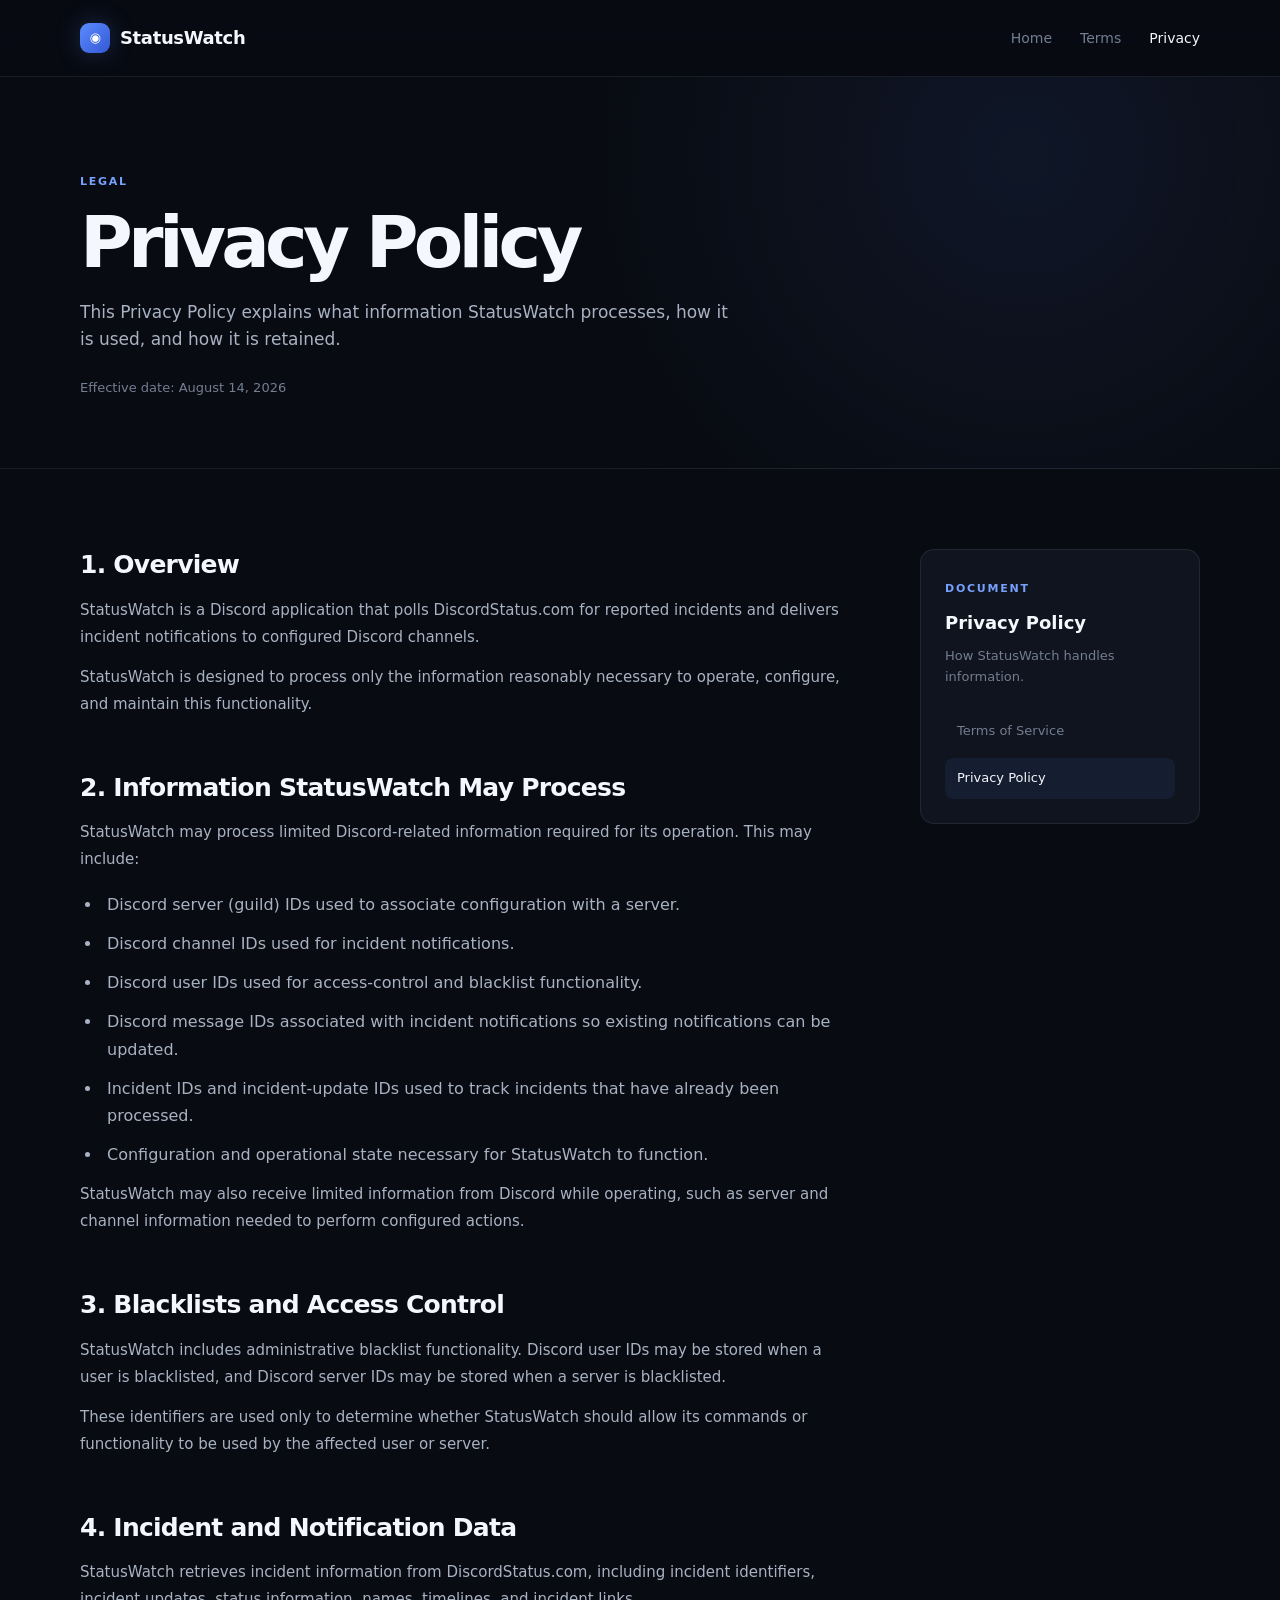
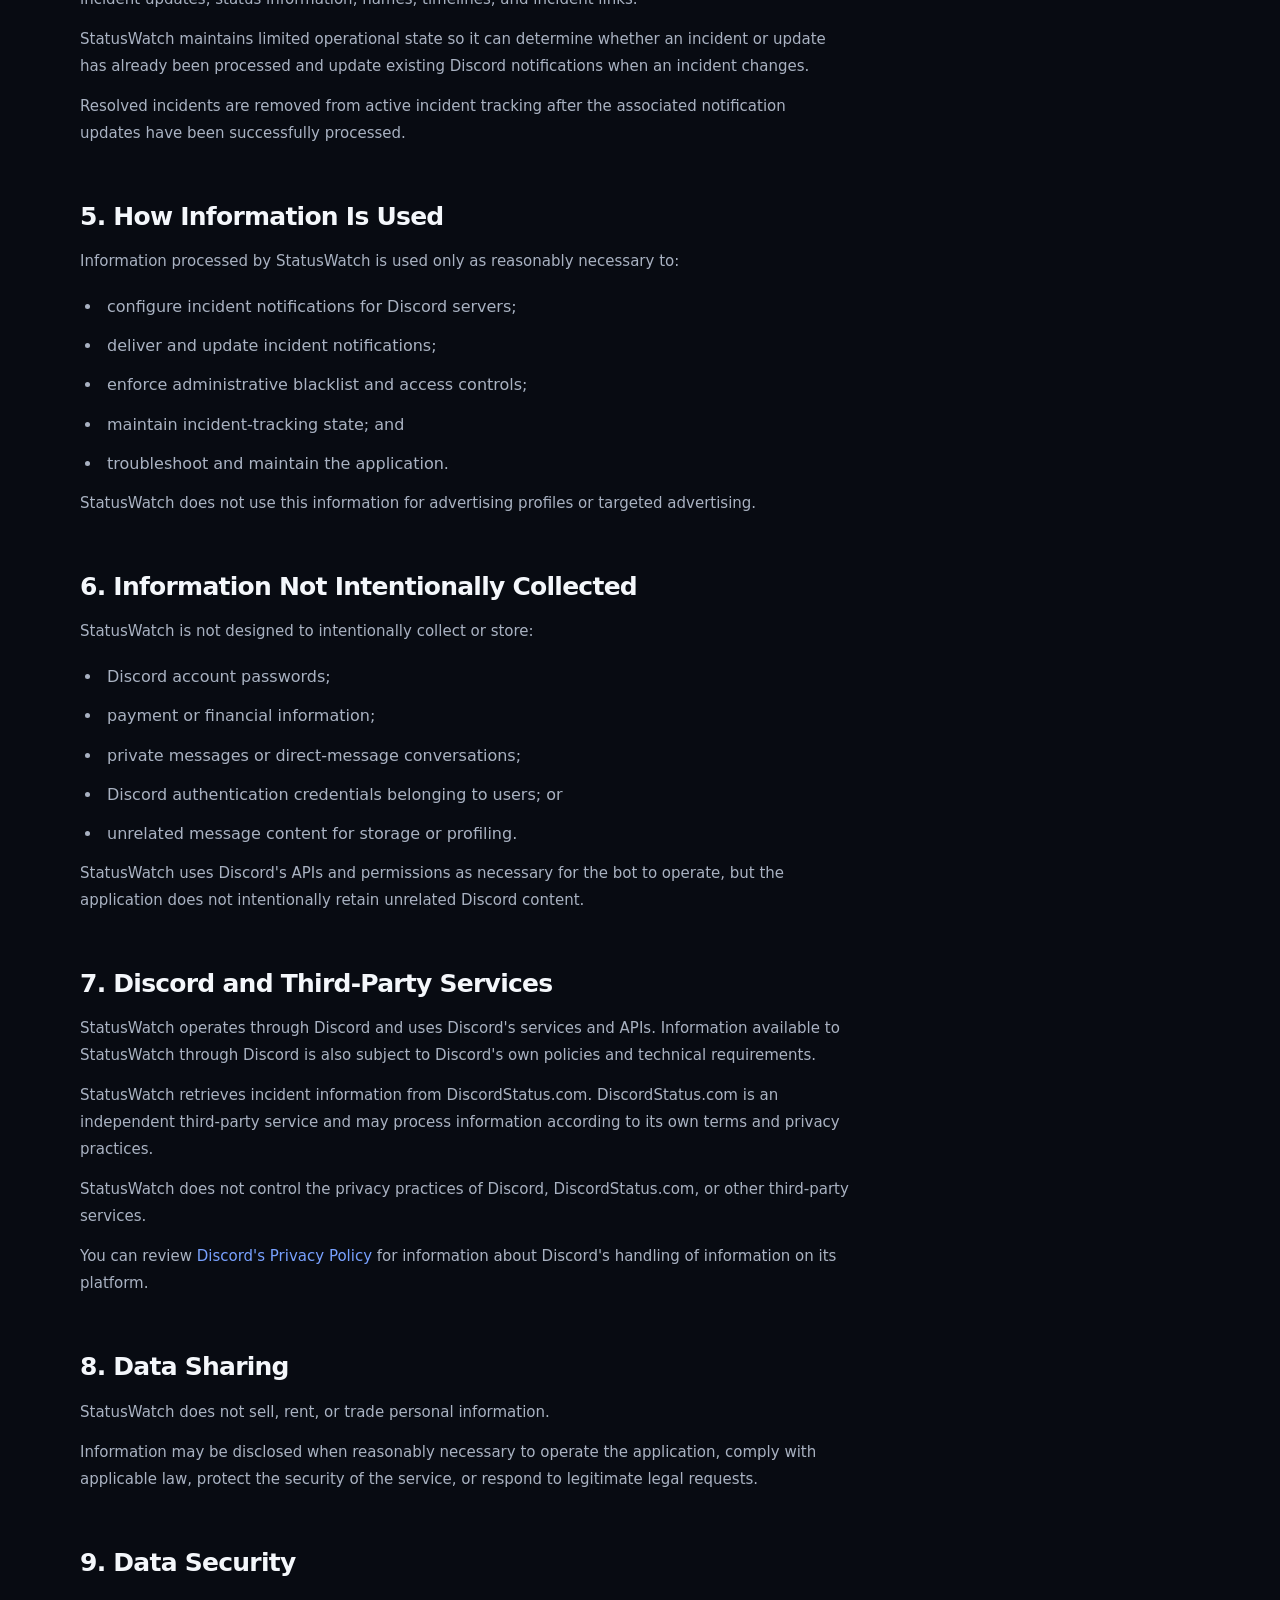
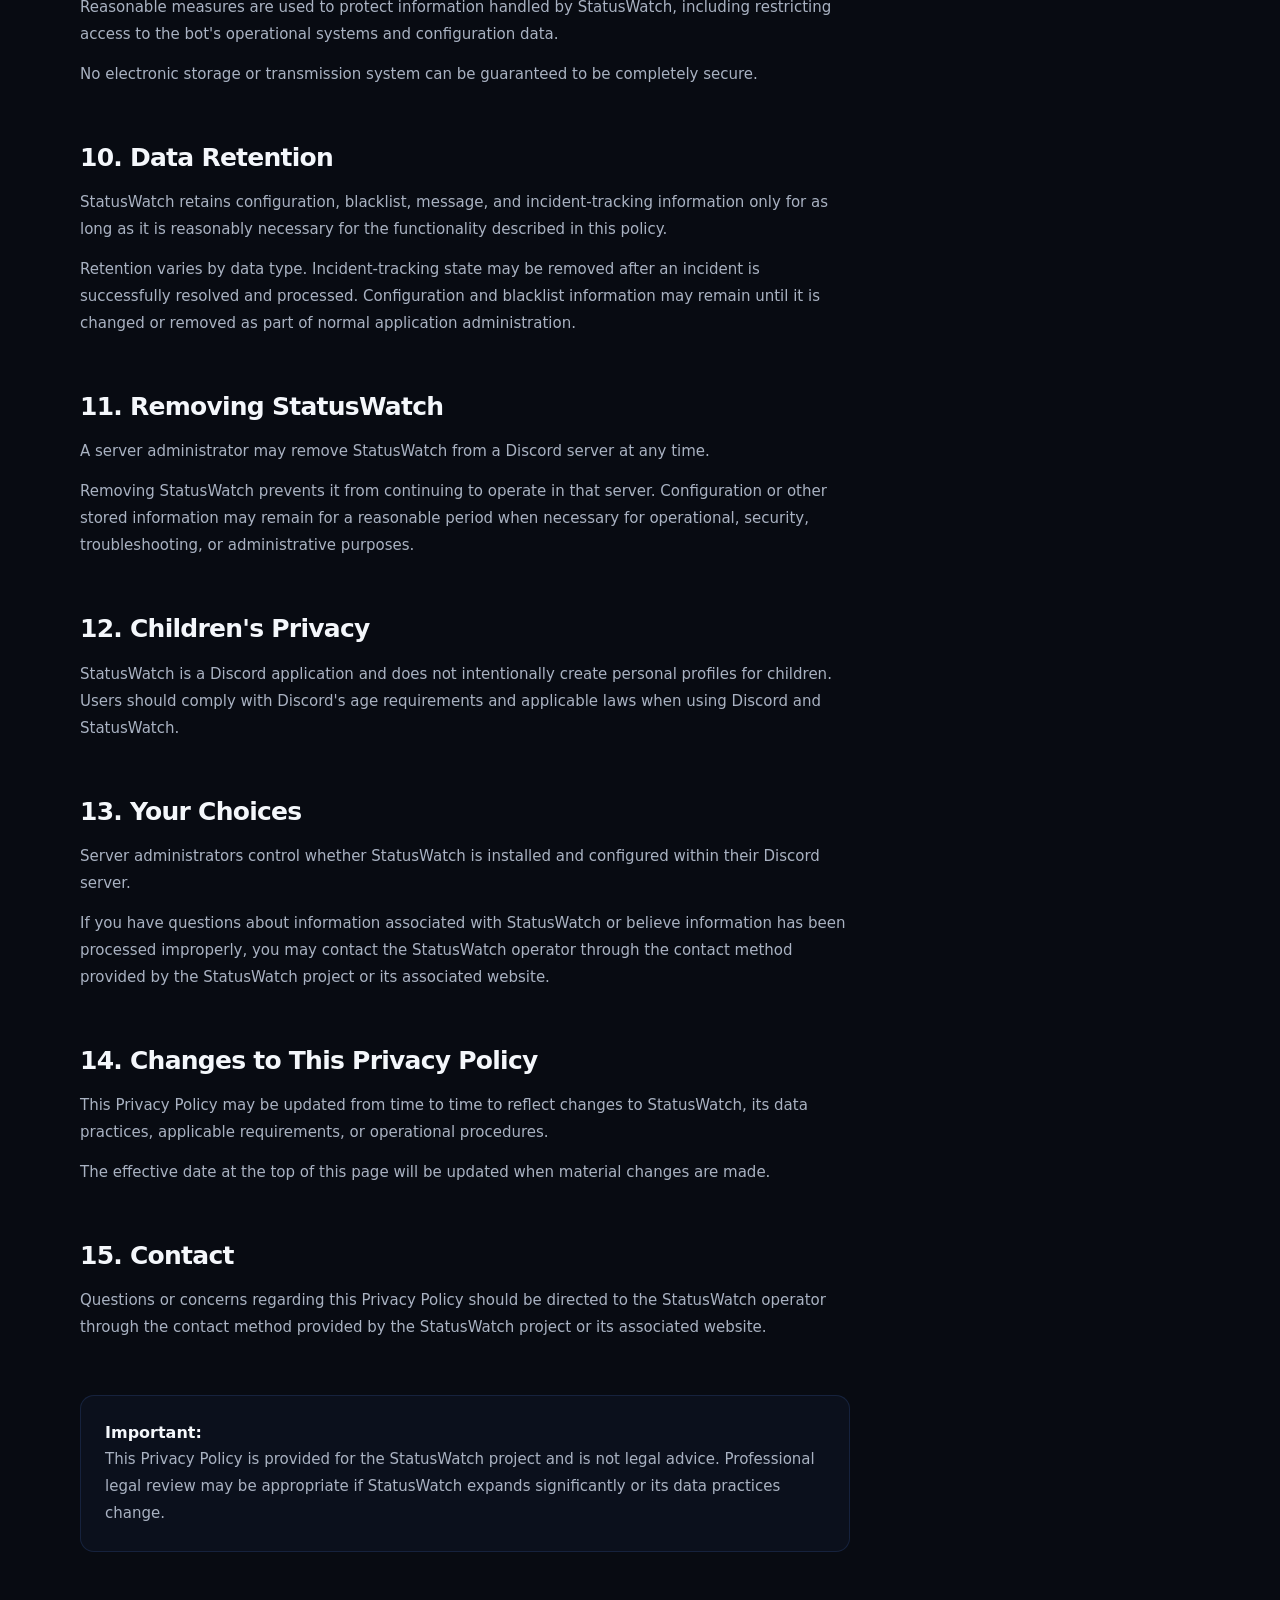
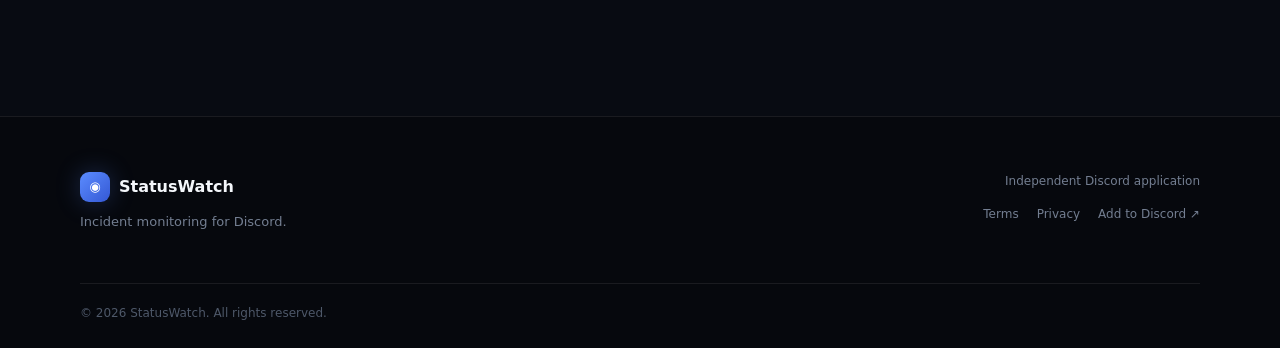
==== commit d2537bd8: "Update privacy policy with new metadata and links" ====
--- a/docs/privacy.html
+++ b/docs/privacy.html
@@ -1,452 +1,430 @@
 <!DOCTYPE html>
 <html lang="en">
 <head>
-    <meta charset="UTF-8">
-    <meta name="viewport" content="width=device-width, initial-scale=1.0">
-
-    <title>Privacy Policy — StatusWatch</title>
-    <meta
-        name="description"
-        content="Privacy Policy for StatusWatch, a real-time incident monitoring application for Discord."
-    >
-
-    <link rel="stylesheet" href="style.css">
+  <meta charset="UTF-8">
+  <meta name="viewport" content="width=device-width, initial-scale=1.0">
+  <meta name="color-scheme" content="dark">
+  <meta name="theme-color" content="#0b0f0d">
+
+  <title>Privacy · StatusWatch</title>
+  <meta
+    name="description"
+    content="Privacy Policy for StatusWatch, a real-time incident monitoring application for Discord."
+  >
+
+  <link rel="stylesheet" href="style.css">
+  <link rel="icon" type="image/svg+xml" href="favicon.svg">
 </head>
 
 <body>
-
-<header class="site-header">
+  <header class="site-header">
     <div class="container nav-container">
-        <a href="index.html" class="brand">
-            <span class="brand-icon">◉</span>
-            <span>StatusWatch</span>
-        </a>
-
-        <nav>
-            <a href="index.html">Home</a>
-            <a href="terms.html">Terms</a>
-            <a href="privacy.html" class="active">Privacy</a>
-        </nav>
+      <a href="index.html" class="brand">
+        <span class="brand-icon">◉</span>
+        <span>StatusWatch</span>
+      </a>
+
+      <nav>
+        <a href="index.html">Home</a>
+        <a href="terms.html">Terms</a>
+        <a href="privacy.html" class="active">Privacy</a>
+      </nav>
     </div>
-</header>
-
-<main>
-
+  </header>
+
+  <main>
     <section class="legal-hero">
-        <div class="container">
-            <span class="eyebrow">LEGAL</span>
-
-            <h1>Privacy Policy</h1>
-
-            <p>
-                This Privacy Policy explains what information StatusWatch
-                processes, how it is used, and how it is retained.
-            </p>
-
-            <div class="legal-meta">
-                Effective date: August 14, 2026
+      <div class="container">
+        <span class="eyebrow">LEGAL</span>
+
+        <h1>Privacy Policy</h1>
+
+        <p>
+          This Privacy Policy explains what information StatusWatch
+          processes, how it is used, and how it is retained.
+        </p>
+
+        <div class="legal-meta">
+          Effective date: August 14, 2026
+        </div>
+      </div>
+    </section>
+
+    <section class="legal-content">
+      <div class="container legal-layout">
+        <article class="legal-document">
+          <section>
+            <h2>1. Overview</h2>
+
+            <p>
+              StatusWatch is a Discord application that polls
+              DiscordStatus.com for reported incidents and delivers
+              incident notifications to configured Discord channels.
+            </p>
+
+            <p>
+              StatusWatch is designed to process only the information
+              reasonably necessary to operate, configure, and maintain
+              this functionality.
+            </p>
+          </section>
+
+          <section>
+            <h2>2. Information StatusWatch May Process</h2>
+
+            <p>
+              StatusWatch may process limited Discord-related
+              information required for its operation. This may include:
+            </p>
+
+            <ul>
+              <li>
+                Discord server (guild) IDs used to associate
+                configuration with a server.
+              </li>
+
+              <li>
+                Discord channel IDs used for incident notifications.
+              </li>
+
+              <li>
+                Discord user IDs used for access-control and
+                blacklist functionality.
+              </li>
+
+              <li>
+                Discord message IDs associated with incident
+                notifications so existing notifications can be
+                updated.
+              </li>
+
+              <li>
+                Incident IDs and incident-update IDs used to track
+                incidents that have already been processed.
+              </li>
+
+              <li>
+                Configuration and operational state necessary for
+                StatusWatch to function.
+              </li>
+            </ul>
+
+            <p>
+              StatusWatch may also receive limited information from
+              Discord while operating, such as server and channel
+              information needed to perform configured actions.
+            </p>
+          </section>
+
+          <section>
+            <h2>3. Blacklists and Access Control</h2>
+
+            <p>
+              StatusWatch includes administrative blacklist
+              functionality. Discord user IDs may be stored when a
+              user is blacklisted, and Discord server IDs may be stored
+              when a server is blacklisted.
+            </p>
+
+            <p>
+              These identifiers are used only to determine whether
+              StatusWatch should allow its commands or functionality
+              to be used by the affected user or server.
+            </p>
+          </section>
+
+          <section>
+            <h2>4. Incident and Notification Data</h2>
+
+            <p>
+              StatusWatch retrieves incident information from
+              DiscordStatus.com, including incident identifiers,
+              incident updates, status information, names, timelines,
+              and incident links.
+            </p>
+
+            <p>
+              StatusWatch maintains limited operational state so it can
+              determine whether an incident or update has already been
+              processed and update existing Discord notifications when
+              an incident changes.
+            </p>
+
+            <p>
+              Resolved incidents are removed from active incident
+              tracking after the associated notification updates have
+              been successfully processed.
+            </p>
+          </section>
+
+          <section>
+            <h2>5. How Information Is Used</h2>
+
+            <p>
+              Information processed by StatusWatch is used only as
+              reasonably necessary to:
+            </p>
+
+            <ul>
+              <li>configure incident notifications for Discord servers;</li>
+              <li>deliver and update incident notifications;</li>
+              <li>enforce administrative blacklist and access controls;</li>
+              <li>maintain incident-tracking state; and</li>
+              <li>troubleshoot and maintain the application.</li>
+            </ul>
+
+            <p>
+              StatusWatch does not use this information for advertising
+              profiles or targeted advertising.
+            </p>
+          </section>
+
+          <section>
+            <h2>6. Information Not Intentionally Collected</h2>
+
+            <p>
+              StatusWatch is not designed to intentionally collect or
+              store:
+            </p>
+
+            <ul>
+              <li>Discord account passwords;</li>
+              <li>payment or financial information;</li>
+              <li>private messages or direct-message conversations;</li>
+              <li>Discord authentication credentials belonging to users; or</li>
+              <li>unrelated message content for storage or profiling.</li>
+            </ul>
+
+            <p>
+              StatusWatch uses Discord's APIs and permissions as
+              necessary for the bot to operate, but the application
+              does not intentionally retain unrelated Discord content.
+            </p>
+          </section>
+
+          <section>
+            <h2>7. Discord and Third-Party Services</h2>
+
+            <p>
+              StatusWatch operates through Discord and uses Discord's
+              services and APIs. Information available to StatusWatch
+              through Discord is also subject to Discord's own policies
+              and technical requirements.
+            </p>
+
+            <p>
+              StatusWatch retrieves incident information from
+              DiscordStatus.com. DiscordStatus.com is an independent
+              third-party service and may process information according
+              to its own terms and privacy practices.
+            </p>
+
+            <p>
+              StatusWatch does not control the privacy practices of
+              Discord, DiscordStatus.com, or other third-party services.
+            </p>
+
+            <p>
+              You can review
+              <a
+                href="https://discord.com/privacy"
+                target="_blank"
+                rel="noopener noreferrer"
+              >Discord's Privacy Policy</a>
+              for information about Discord's handling of information
+              on its platform.
+            </p>
+          </section>
+
+          <section>
+            <h2>8. Data Sharing</h2>
+
+            <p>
+              StatusWatch does not sell, rent, or trade personal
+              information.
+            </p>
+
+            <p>
+              Information may be disclosed when reasonably necessary to
+              operate the application, comply with applicable law,
+              protect the security of the service, or respond to
+              legitimate legal requests.
+            </p>
+          </section>
+
+          <section>
+            <h2>9. Data Security</h2>
+
+            <p>
+              Reasonable measures are used to protect information
+              handled by StatusWatch, including restricting access to
+              the bot's operational systems and configuration data.
+            </p>
+
+            <p>
+              No electronic storage or transmission system can be
+              guaranteed to be completely secure.
+            </p>
+          </section>
+
+          <section>
+            <h2>10. Data Retention</h2>
+
+            <p>
+              StatusWatch retains configuration, blacklist, message,
+              and incident-tracking information only for as long as it
+              is reasonably necessary for the functionality described
+              in this policy.
+            </p>
+
+            <p>
+              Retention varies by data type. Incident-tracking state
+              may be removed after an incident is successfully resolved
+              and processed. Configuration and blacklist information
+              may remain until it is changed or removed as part of
+              normal application administration.
+            </p>
+          </section>
+
+          <section>
+            <h2>11. Removing StatusWatch</h2>
+
+            <p>
+              A server administrator may remove StatusWatch from a
+              Discord server at any time.
+            </p>
+
+            <p>
+              Removing StatusWatch prevents it from continuing to
+              operate in that server. Configuration or other stored
+              information may remain for a reasonable period when
+              necessary for operational, security, troubleshooting, or
+              administrative purposes.
+            </p>
+          </section>
+
+          <section>
+            <h2>12. Children's Privacy</h2>
+
+            <p>
+              StatusWatch is a Discord application and does not
+              intentionally create personal profiles for children.
+              Users should comply with Discord's age requirements and
+              applicable laws when using Discord and StatusWatch.
+            </p>
+          </section>
+
+          <section>
+            <h2>13. Your Choices</h2>
+
+            <p>
+              Server administrators control whether StatusWatch is
+              installed and configured within their Discord server.
+            </p>
+
+            <p>
+              If you have questions about information associated with
+              StatusWatch or believe information has been processed
+              improperly, you may contact the StatusWatch operator
+              through the contact method provided by the StatusWatch
+              project or its associated website.
+            </p>
+          </section>
+
+          <section>
+            <h2>14. Changes to This Privacy Policy</h2>
+
+            <p>
+              This Privacy Policy may be updated from time to time to
+              reflect changes to StatusWatch, its data practices,
+              applicable requirements, or operational procedures.
+            </p>
+
+            <p>
+              The effective date at the top of this page will be
+              updated when material changes are made.
+            </p>
+          </section>
+
+          <section>
+            <h2>15. Contact</h2>
+
+            <p>
+              Questions or concerns regarding this Privacy Policy
+              should be directed to the StatusWatch operator through
+              the contact method provided by the StatusWatch project
+              or its associated website.
+            </p>
+          </section>
+
+          <section class="legal-notice">
+            <strong>Important:</strong>
+
+            <p>
+              This Privacy Policy is provided for the StatusWatch
+              project and is not legal advice. Professional legal
+              review may be appropriate if StatusWatch expands
+              significantly or its data practices change.
+            </p>
+          </section>
+        </article>
+
+        <aside class="legal-sidebar">
+          <div class="sidebar-card">
+            <span class="eyebrow">DOCUMENT</span>
+
+            <h3>Privacy Policy</h3>
+
+            <p>
+              How StatusWatch handles information.
+            </p>
+
+            <div class="sidebar-links">
+              <a href="terms.html">
+                Terms of Service
+              </a>
+
+              <a href="privacy.html" class="current">
+                Privacy Policy
+              </a>
             </div>
+          </div>
+        </aside>
+      </div>
+    </section>
+  </main>
+
+  <footer class="site-footer">
+    <div class="container footer-content">
+      <div>
+        <div class="footer-brand">
+          <span class="brand-icon">◉</span>
+          StatusWatch
         </div>
-    </section>
-
-
-    <section class="legal-content">
-        <div class="container legal-layout">
-
-            <article class="legal-document">
-
-                <section>
-                    <h2>1. Overview</h2>
-
-                    <p>
-                        StatusWatch is a Discord application that polls
-                        DiscordStatus.com for reported incidents and delivers
-                        incident notifications to configured Discord channels.
-                    </p>
-
-                    <p>
-                        StatusWatch is designed to process only the information
-                        reasonably necessary to operate, configure, and maintain
-                        this functionality.
-                    </p>
-                </section>
-
-
-                <section>
-                    <h2>2. Information StatusWatch May Process</h2>
-
-                    <p>
-                        StatusWatch may process limited Discord-related
-                        information required for its operation. This may include:
-                    </p>
-
-                    <ul>
-                        <li>
-                            Discord server (guild) IDs used to associate
-                            configuration with a server.
-                        </li>
-
-                        <li>
-                            Discord channel IDs used for incident notifications.
-                        </li>
-
-                        <li>
-                            Discord user IDs used for access-control and
-                            blacklist functionality.
-                        </li>
-
-                        <li>
-                            Discord message IDs associated with incident
-                            notifications so existing notifications can be
-                            updated.
-                        </li>
-
-                        <li>
-                            Incident IDs and incident-update IDs used to track
-                            incidents that have already been processed.
-                        </li>
-
-                        <li>
-                            Configuration and operational state necessary for
-                            StatusWatch to function.
-                        </li>
-                    </ul>
-
-                    <p>
-                        StatusWatch may also receive limited information from
-                        Discord while operating, such as server and channel
-                        information needed to perform configured actions.
-                    </p>
-                </section>
-
-
-                <section>
-                    <h2>3. Blacklists and Access Control</h2>
-
-                    <p>
-                        StatusWatch includes administrative blacklist
-                        functionality. Discord user IDs may be stored when a
-                        user is blacklisted, and Discord server IDs may be stored
-                        when a server is blacklisted.
-                    </p>
-
-                    <p>
-                        These identifiers are used only to determine whether
-                        StatusWatch should allow its commands or functionality
-                        to be used by the affected user or server.
-                    </p>
-                </section>
-
-
-                <section>
-                    <h2>4. Incident and Notification Data</h2>
-
-                    <p>
-                        StatusWatch retrieves incident information from
-                        DiscordStatus.com, including incident identifiers,
-                        incident updates, status information, names, timelines,
-                        and incident links.
-                    </p>
-
-                    <p>
-                        StatusWatch maintains limited operational state so it can
-                        determine whether an incident or update has already been
-                        processed and update existing Discord notifications when
-                        an incident changes.
-                    </p>
-
-                    <p>
-                        Resolved incidents are removed from active incident
-                        tracking after the associated notification updates have
-                        been successfully processed.
-                    </p>
-                </section>
-
-
-                <section>
-                    <h2>5. How Information Is Used</h2>
-
-                    <p>
-                        Information processed by StatusWatch is used only as
-                        reasonably necessary to:
-                    </p>
-
-                    <ul>
-                        <li>configure incident notifications for Discord servers;</li>
-                        <li>deliver and update incident notifications;</li>
-                        <li>enforce administrative blacklist and access controls;</li>
-                        <li>maintain incident-tracking state; and</li>
-                        <li>troubleshoot and maintain the application.</li>
-                    </ul>
-
-                    <p>
-                        StatusWatch does not use this information for advertising
-                        profiles or targeted advertising.
-                    </p>
-                </section>
-
-
-                <section>
-                    <h2>6. Information Not Intentionally Collected</h2>
-
-                    <p>
-                        StatusWatch is not designed to intentionally collect or
-                        store:
-                    </p>
-
-                    <ul>
-                        <li>Discord account passwords;</li>
-                        <li>payment or financial information;</li>
-                        <li>private messages or direct-message conversations;</li>
-                        <li>Discord authentication credentials belonging to users; or</li>
-                        <li>unrelated message content for storage or profiling.</li>
-                    </ul>
-
-                    <p>
-                        StatusWatch uses Discord's APIs and permissions as
-                        necessary for the bot to operate, but the application does
-                        not intentionally retain unrelated Discord content.
-                    </p>
-                </section>
-
-
-                <section>
-                    <h2>7. Discord and Third-Party Services</h2>
-
-                    <p>
-                        StatusWatch operates through Discord and uses Discord's
-                        services and APIs. Information available to StatusWatch
-                        through Discord is also subject to Discord's own policies
-                        and technical requirements.
-                    </p>
-
-                    <p>
-                        StatusWatch retrieves incident information from
-                        DiscordStatus.com. DiscordStatus.com is an independent
-                        third-party service and may process information according
-                        to its own terms and privacy practices.
-                    </p>
-
-                    <p>
-                        StatusWatch does not control the privacy practices of
-                        Discord, DiscordStatus.com, or other third-party services.
-                    </p>
-
-                    <p>
-                        You can review
-                        <a
-                            href="https://discord.com/privacy"
-                            target="_blank"
-                            rel="noopener noreferrer"
-                        >Discord's Privacy Policy</a>
-                        for information about Discord's handling of information
-                        on its platform.
-                    </p>
-                </section>
-
-
-                <section>
-                    <h2>8. Data Sharing</h2>
-
-                    <p>
-                        StatusWatch does not sell, rent, or trade personal
-                        information.
-                    </p>
-
-                    <p>
-                        Information may be disclosed when reasonably necessary to
-                        operate the application, comply with applicable law,
-                        protect the security of the service, or respond to
-                        legitimate legal requests.
-                    </p>
-                </section>
-
-
-                <section>
-                    <h2>9. Data Security</h2>
-
-                    <p>
-                        Reasonable measures are used to protect information
-                        handled by StatusWatch, including restricting access to
-                        the bot's operational systems and configuration data.
-                    </p>
-
-                    <p>
-                        No electronic storage or transmission system can be
-                        guaranteed to be completely secure.
-                    </p>
-                </section>
-
-
-                <section>
-                    <h2>10. Data Retention</h2>
-
-                    <p>
-                        StatusWatch retains configuration, blacklist, message,
-                        and incident-tracking information only for as long as it
-                        is reasonably necessary for the functionality described
-                        in this policy.
-                    </p>
-
-                    <p>
-                        Retention varies by data type. Incident-tracking state
-                        may be removed after an incident is successfully resolved
-                        and processed. Configuration and blacklist information
-                        may remain until it is changed or removed as part of
-                        normal application administration.
-                    </p>
-                </section>
-
-
-                <section>
-                    <h2>11. Removing StatusWatch</h2>
-
-                    <p>
-                        A server administrator may remove StatusWatch from a
-                        Discord server at any time.
-                    </p>
-
-                    <p>
-                        Removing StatusWatch prevents it from continuing to
-                        operate in that server. Configuration or other stored
-                        information may remain for a reasonable period when
-                        necessary for operational, security, troubleshooting, or
-                        administrative purposes.
-                    </p>
-                </section>
-
-
-                <section>
-                    <h2>12. Children's Privacy</h2>
-
-                    <p>
-                        StatusWatch is a Discord application and does not
-                        intentionally create personal profiles for children.
-                        Users should comply with Discord's age requirements and
-                        applicable laws when using Discord and StatusWatch.
-                    </p>
-                </section>
-
-
-                <section>
-                    <h2>13. Your Choices</h2>
-
-                    <p>
-                        Server administrators control whether StatusWatch is
-                        installed and configured within their Discord server.
-                    </p>
-
-                    <p>
-                        If you have questions about information associated with
-                        StatusWatch or believe information has been processed
-                        improperly, you may contact the StatusWatch operator
-                        through the contact method provided by the StatusWatch
-                        project or its associated website.
-                    </p>
-                </section>
-
-
-                <section>
-                    <h2>14. Changes to This Privacy Policy</h2>
-
-                    <p>
-                        This Privacy Policy may be updated from time to time to
-                        reflect changes to StatusWatch, its data practices,
-                        applicable requirements, or operational procedures.
-                    </p>
-
-                    <p>
-                        The effective date at the top of this page will be
-                        updated when material changes are made.
-                    </p>
-                </section>
-
-
-                <section>
-                    <h2>15. Contact</h2>
-
-                    <p>
-                        Questions or concerns regarding this Privacy Policy
-                        should be directed to the StatusWatch operator through
-                        the contact method provided by the StatusWatch project
-                        or its associated website.
-                    </p>
-                </section>
-
-
-                <section class="legal-notice">
-                    <strong>Important:</strong>
-
-                    <p>
-                        This Privacy Policy is provided for the StatusWatch
-                        project and is not legal advice. Professional legal
-                        review may be appropriate if StatusWatch expands
-                        significantly or its data practices change.
-                    </p>
-                </section>
-
-            </article>
-
-
-            <aside class="legal-sidebar">
-
-                <div class="sidebar-card">
-                    <span class="eyebrow">DOCUMENT</span>
-
-                    <h3>Privacy Policy</h3>
-
-                    <p>
-                        How StatusWatch handles information.
-                    </p>
-
-                    <div class="sidebar-links">
-                        <a href="terms.html">
-                            Terms of Service
-                        </a>
-
-                        <a href="privacy.html" class="current">
-                            Privacy Policy
-                        </a>
-                    </div>
-                </div>
-
-            </aside>
-
+
+        <p>Incident monitoring for Discord.</p>
+      </div>
+
+      <div class="footer-right">
+        <span>Independent Discord application</span>
+
+        <div class="footer-links">
+          <a href="terms.html">Terms</a>
+          <a href="privacy.html">Privacy</a>
+          <a
+            href="https://discord.com/oauth2/authorize?client_id=1534996220710486229"
+            target="_blank"
+            rel="noopener"
+          >
+            Add to Discord ↗
+          </a>
         </div>
-    </section>
-
-</main>
-
-
-<footer class="site-footer">
-    <div class="container footer-content">
-
-        <div>
-            <div class="footer-brand">
-                <span class="brand-icon">◉</span>
-                StatusWatch
-            </div>
-
-            <p>
-                Real-time incident monitoring for Discord.
-            </p>
-        </div>
-
-        <div class="footer-right">
-            <span>Independent Discord application</span>
-
-            <div class="footer-links">
-                <a href="terms.html">Terms</a>
-                <a href="privacy.html">Privacy</a>
-            </div>
-        </div>
-
+      </div>
     </div>
 
     <div class="container copyright">
-        © 2026 StatusWatch. All rights reserved.
+      © 2026 StatusWatch. All rights reserved.
     </div>
-</footer>
-
+  </footer>
 </body>
 </html>
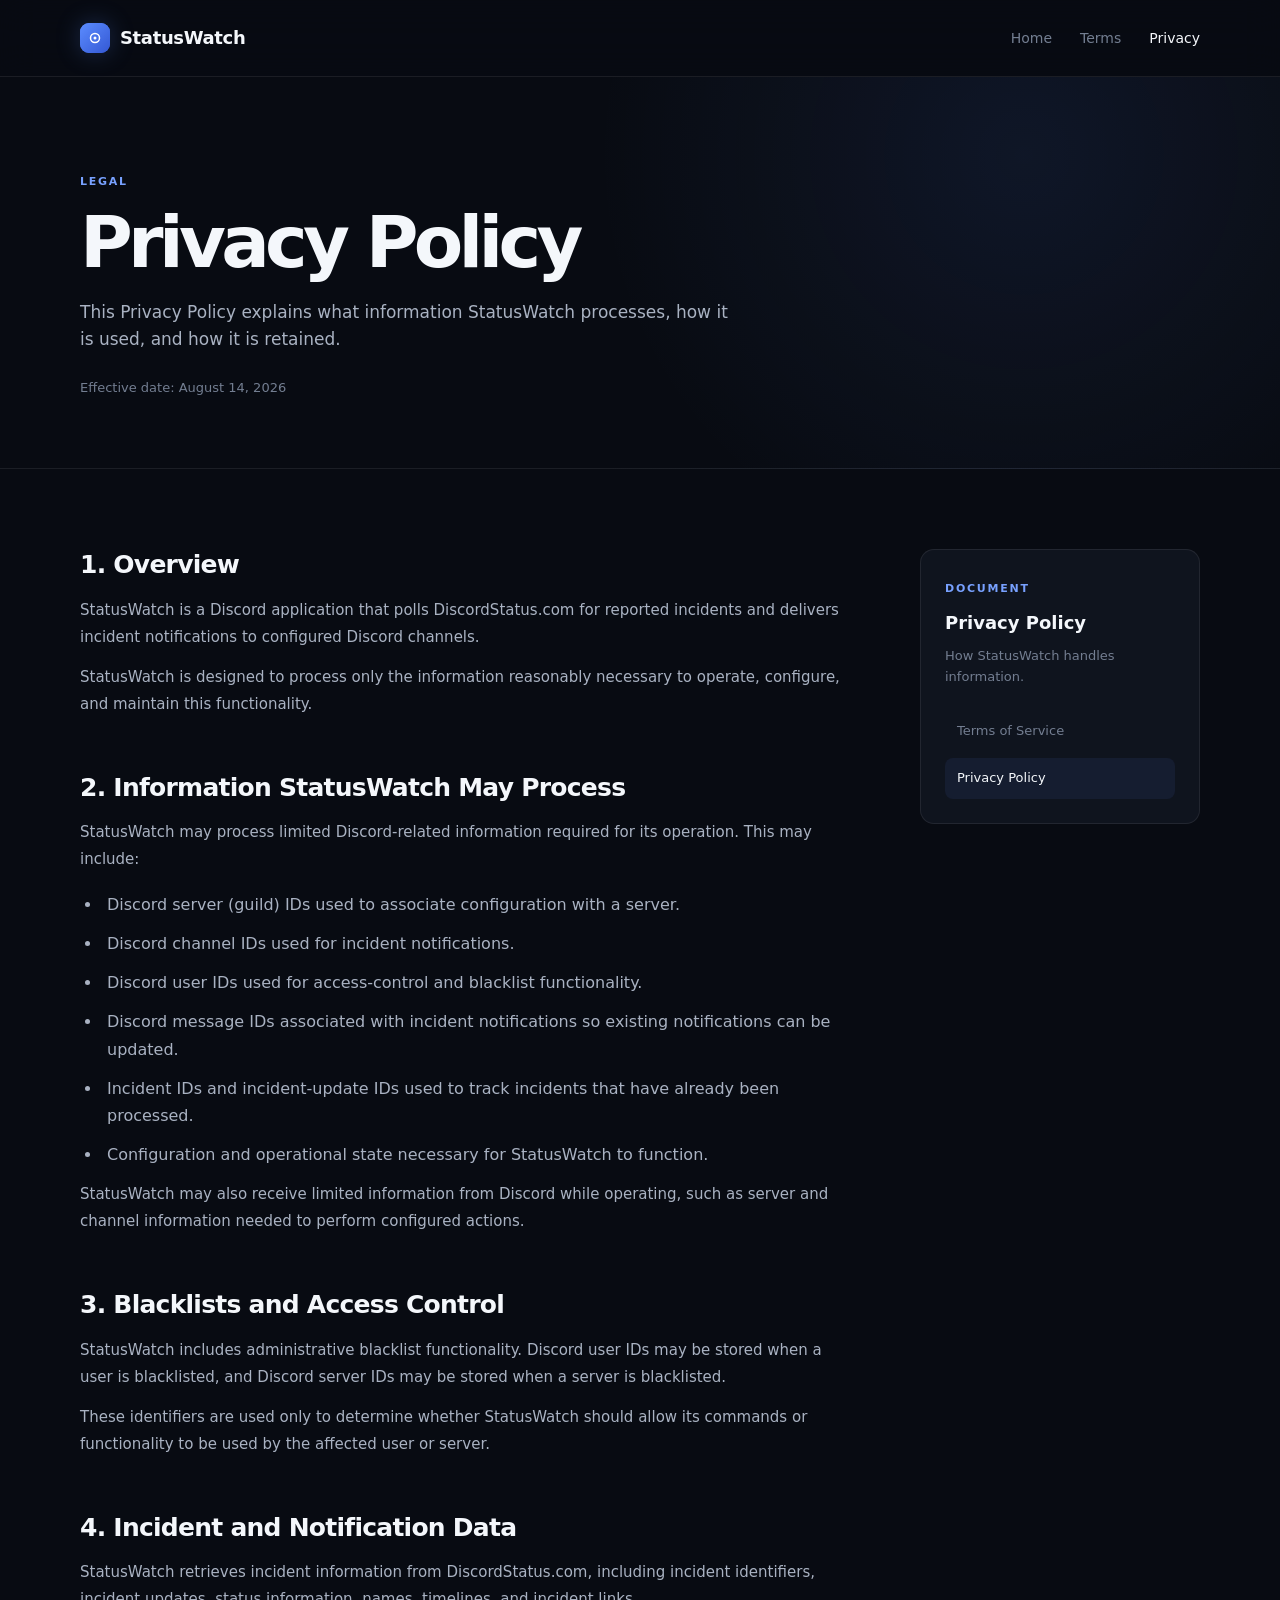
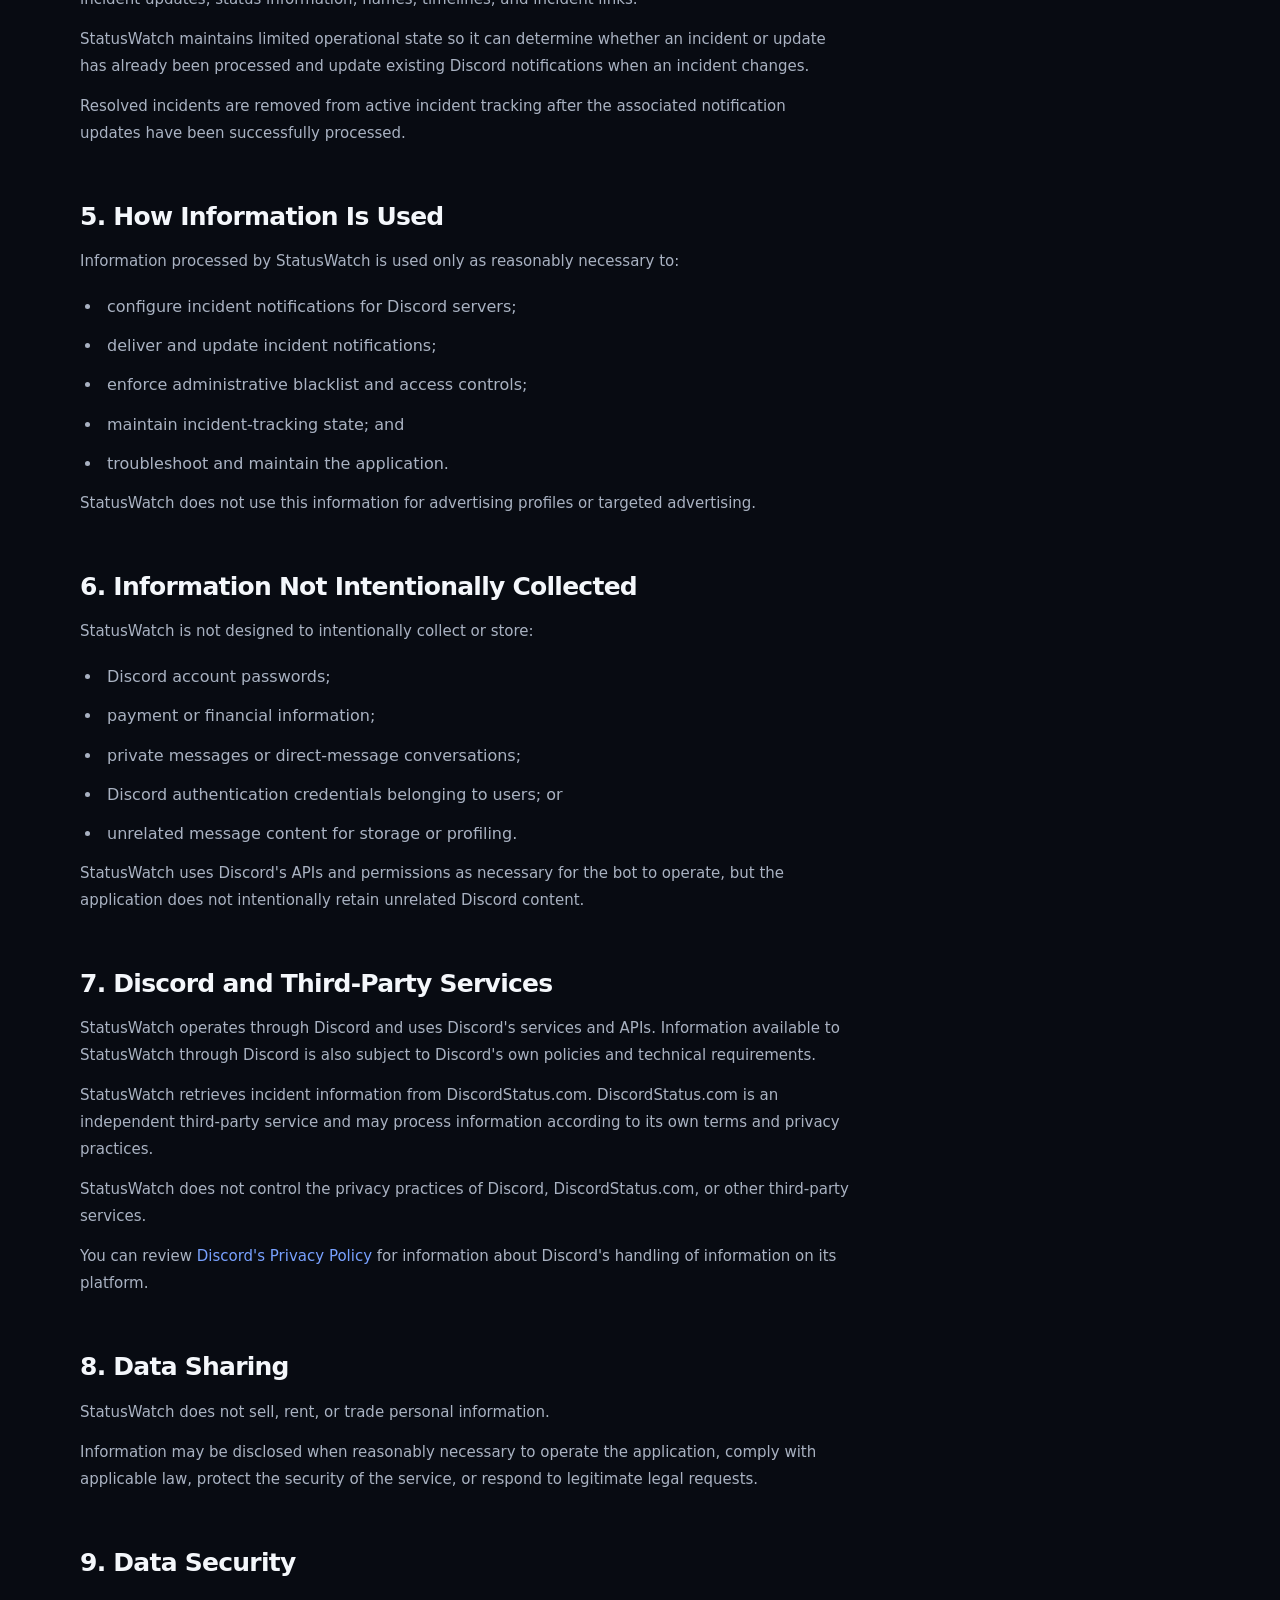
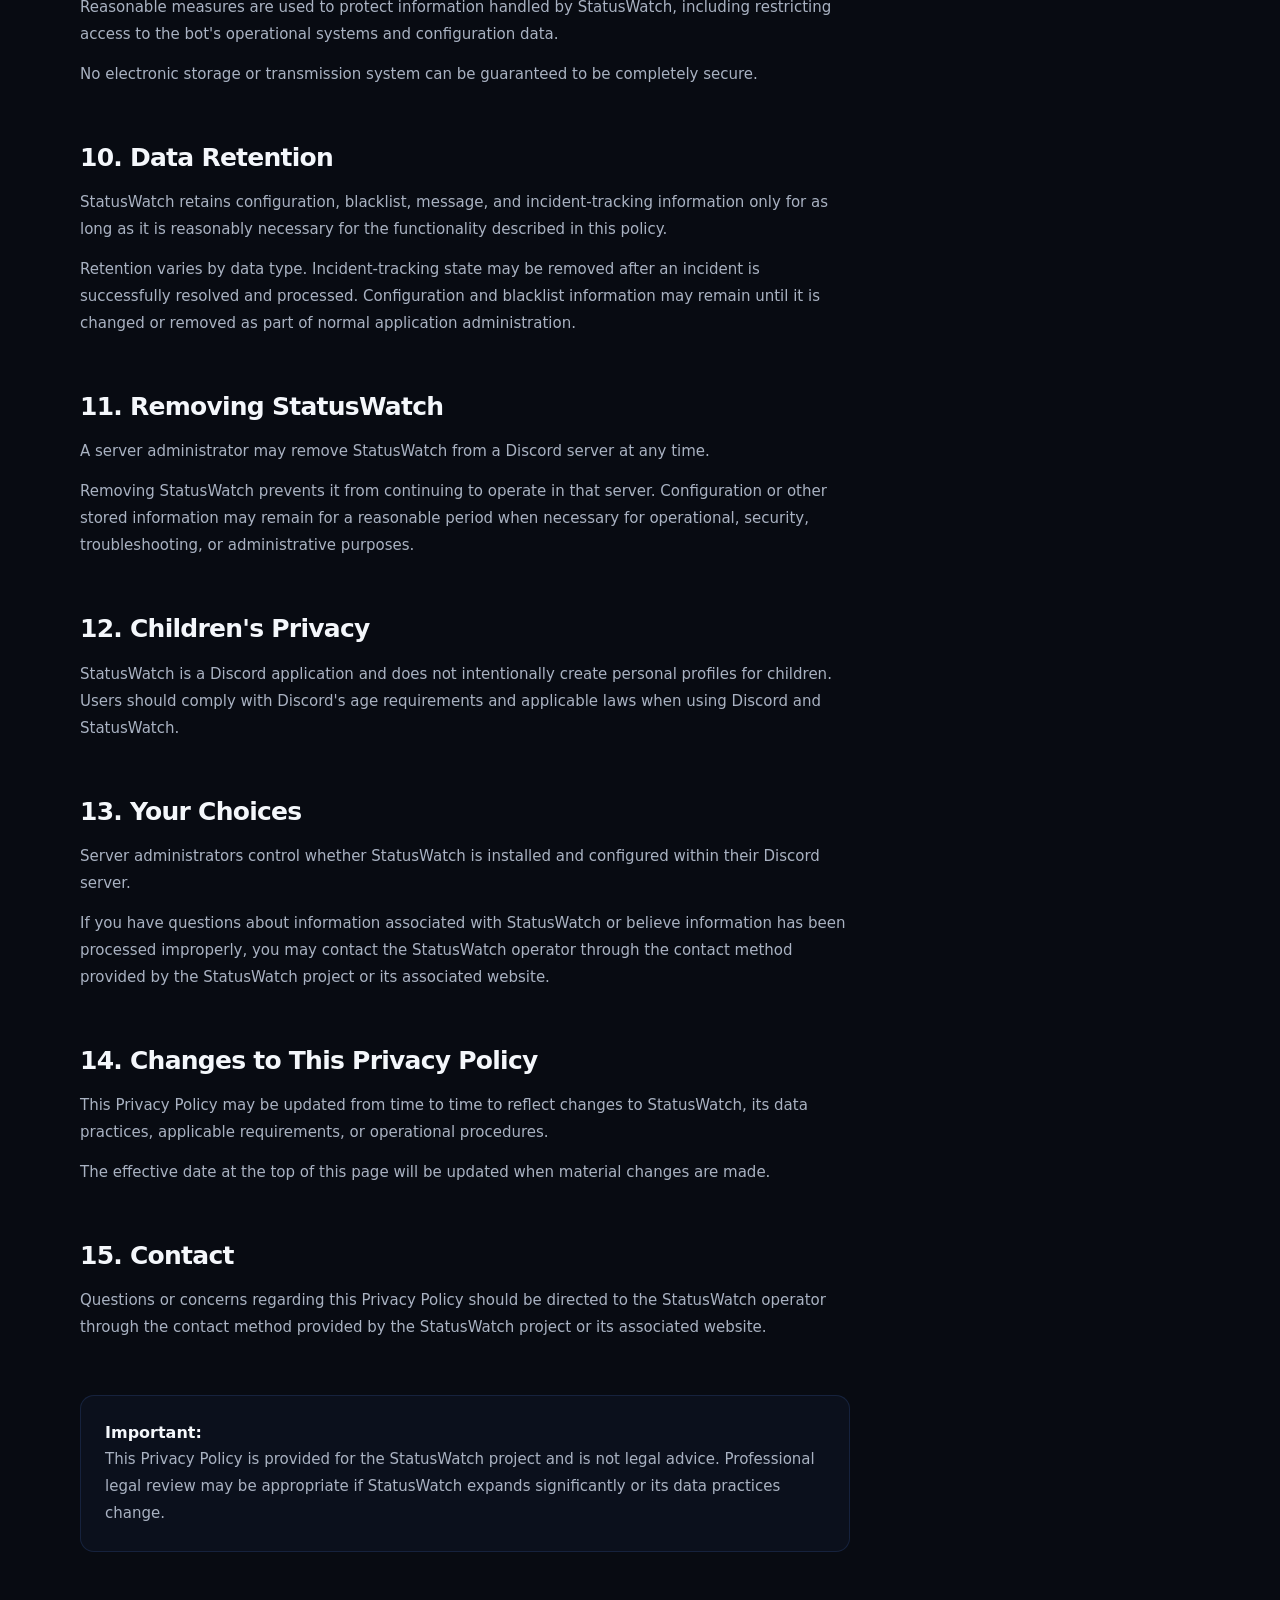
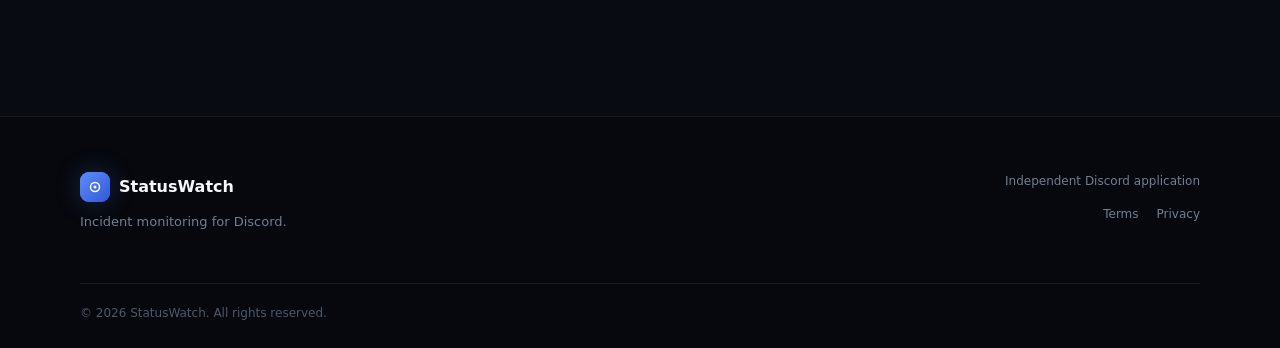
==== commit 8fe596a3: "Fix HTML structure and update Privacy Policy content" ====
--- a/docs/privacy.html
+++ b/docs/privacy.html
@@ -20,7 +20,9 @@
   <header class="site-header">
     <div class="container nav-container">
       <a href="index.html" class="brand">
-        <span class="brand-icon">◉</span>
+        <span class="brand-icon">
+          <img src="favicon.svg" alt="" aria-hidden="true">
+        </span>
         <span>StatusWatch</span>
       </a>
 
@@ -78,35 +80,12 @@
             </p>
 
             <ul>
-              <li>
-                Discord server (guild) IDs used to associate
-                configuration with a server.
-              </li>
-
-              <li>
-                Discord channel IDs used for incident notifications.
-              </li>
-
-              <li>
-                Discord user IDs used for access-control and
-                blacklist functionality.
-              </li>
-
-              <li>
-                Discord message IDs associated with incident
-                notifications so existing notifications can be
-                updated.
-              </li>
-
-              <li>
-                Incident IDs and incident-update IDs used to track
-                incidents that have already been processed.
-              </li>
-
-              <li>
-                Configuration and operational state necessary for
-                StatusWatch to function.
-              </li>
+              <li>Discord server (guild) IDs used to associate configuration with a server.</li>
+              <li>Discord channel IDs used for incident notifications.</li>
+              <li>Discord user IDs used for access-control and blacklist functionality.</li>
+              <li>Discord message IDs associated with incident notifications so existing notifications can be updated.</li>
+              <li>Incident IDs and incident-update IDs used to track incidents that have already been processed.</li>
+              <li>Configuration and operational state necessary for StatusWatch to function.</li>
             </ul>
 
             <p>
@@ -398,7 +377,9 @@
     <div class="container footer-content">
       <div>
         <div class="footer-brand">
-          <span class="brand-icon">◉</span>
+          <span class="brand-icon">
+            <img src="favicon.svg" alt="" aria-hidden="true">
+          </span>
           StatusWatch
         </div>
 
@@ -411,13 +392,6 @@
         <div class="footer-links">
           <a href="terms.html">Terms</a>
           <a href="privacy.html">Privacy</a>
-          <a
-            href="https://discord.com/oauth2/authorize?client_id=1534996220710486229"
-            target="_blank"
-            rel="noopener"
-          >
-            Add to Discord ↗
-          </a>
         </div>
       </div>
     </div>
